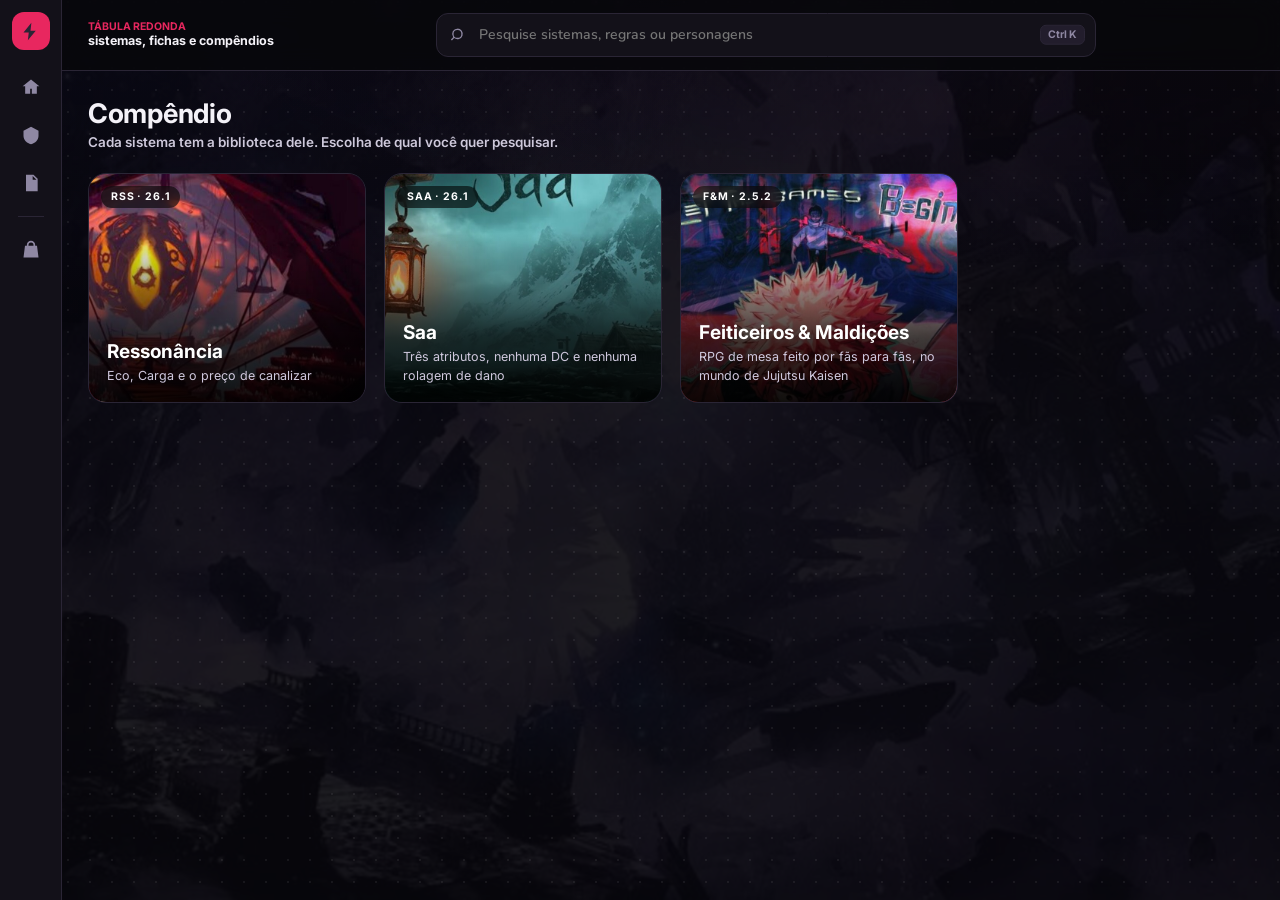
==== compendio.html @ e9cf79cd "Tabula Redonda" ====
<!doctype html>
<html lang="pt" data-tema="escuro" data-pele="eco" data-estado="normal" data-corrupcao="0">
<head>
<meta charset="utf-8">
<meta name="viewport" content="width=device-width,initial-scale=1,viewport-fit=cover">
<title>Compêndio — Tábula Redonda</title>
<meta name="description" content="Biblioteca pesquisável de regras.">
<link rel="preconnect" href="https://fonts.googleapis.com">
<link rel="preconnect" href="https://fonts.gstatic.com" crossorigin>
<link rel="stylesheet" href="https://fonts.googleapis.com/css2?family=Fredoka:wght@500;600;700&family=Inter:wght@400;600;700&family=Nunito:ital,wght@0,500;0,600;0,700;1,600&display=swap">
<link rel="stylesheet" href="css/tema.css">
<link rel="stylesheet" href="css/layout.css">
<link rel="stylesheet" href="css/criador.css">
<link rel="stylesheet" href="css/paginas.css">
<link rel="stylesheet" href="css/casca.css">
<link rel="stylesheet" href="css/escuro.css">
<script src="js/config.js"></script>
<script src="js/tema.js"></script>
</head>
<body data-pagina="compendio" data-casca="painel">

<div class="ceu"></div>

<svg style="display:none" aria-hidden="true"><defs>
<g id="i-forca"><path d="M4 9h3l2-4h3l-1 4h5a2 2 0 0 1 2 2.4l-1.2 6A2 2 0 0 1 14.8 19H7a3 3 0 0 1-3-3V9Z"/></g>
<g id="i-destreza"><path d="M20 3 8 9l3 2-5 6 1 1 6-5 2 3 6-12Z"/></g>
<g id="i-constituicao"><path d="M12 2 4 5v7c0 5 3.4 8.6 8 10 4.6-1.4 8-5 8-10V5l-8-3Zm3 9h-2v2h-2v-2H9V9h2V7h2v2h2v2Z"/></g>
<g id="i-inteligencia"><path d="M12 3a6 6 0 0 0-6 6c0 2.3 1.2 3.7 2.2 5 .6.8.8 1.3.8 2v1h6v-1c0-.7.2-1.2.8-2 1-1.3 2.2-2.7 2.2-5a6 6 0 0 0-6-6Zm-3 15h6v1.5a1.5 1.5 0 0 1-1.5 1.5h-3A1.5 1.5 0 0 1 9 19.5V18Z"/></g>
<g id="i-carga"><path d="M13 2 4 13h6l-1 9 9-11h-6l1-9Z"/></g>
<g id="i-carisma"><path d="M12 2.5 14.9 8l6.1.9-4.4 4.3 1 6.1-5.6-2.9-5.6 2.9 1-6.1L3 8.9 9.1 8 12 2.5Z"/></g>
<g id="i-vida"><path d="M12 21s-8-4.9-8-10.4A4.6 4.6 0 0 1 12 7a4.6 4.6 0 0 1 8 3.6C20 16.1 12 21 12 21Z"/></g>
<g id="i-escudo"><path d="M12 2 4 5.2v6.3c0 5 3.3 8.9 8 10.5 4.7-1.6 8-5.5 8-10.5V5.2L12 2Z"/></g>
<g id="i-peso"><path d="M8.5 7a3.5 3.5 0 1 1 7 0h2.1l2.4 13H4L6.4 7h2.1Zm2 0h3a1.5 1.5 0 0 0-3 0Z"/></g>
<g id="i-alcance"><path d="M2 12h7l-2.5-3h3L14 12l-4.5 3h-3L9 12H2Zm13-6h7v12h-7V6Z"/></g>
<g id="i-limite"><path d="M12 3a9 9 0 0 0-9 9h3a6 6 0 0 1 12 0h3a9 9 0 0 0-9-9Zm1 9.3V8h-2v4.3A2 2 0 1 0 13 12.3Z"/></g>
<g id="i-busca"><path d="M10.5 3a7.5 7.5 0 1 1-4.6 13.4l-3.2 3.2-1.4-1.4 3.2-3.2A7.5 7.5 0 0 1 10.5 3Zm0 2a5.5 5.5 0 1 0 0 11 5.5 5.5 0 0 0 0-11Z"/></g>
<g id="i-saco"><path d="M7 7V6a5 5 0 0 1 10 0v1h2.2L21 21H3L4.8 7H7Zm2 0h6V6a3 3 0 0 0-6 0v1Z"/></g>
<g id="i-raio"><path d="M11 2 5 13h5l-1 9 7-12h-5l2-8H11Z"/></g>
<g id="i-classe"><path d="M12 2 3 7v6c0 5 3.9 8.9 9 10 5.1-1.1 9-5 9-10V7l-9-5Z"/></g>
<g id="i-livro"><path d="M4 4h7a3 3 0 0 1 3 3v13a3 3 0 0 0-3-3H4V4Zm16 0h-7a3 3 0 0 0-3 3v13a3 3 0 0 1 3-3h7V4Z"/></g>
<g id="i-term"><path d="M3 4h18v16H3V4Zm3.6 4.1 3.3 3.4-3.3 3.4 1.4 1.4 4.7-4.8-4.7-4.8-1.4 1.4ZM13 15h5v2h-5v-2Z"/></g>
</defs></svg>
<svg style="display:none" aria-hidden="true"><defs>
<g id="i-casa"><path d="M12 3 2 11h3v9h6v-6h2v6h6v-9h3L12 3Z"/></g>
<g id="i-livro"><path d="M5 3h11a3 3 0 0 1 3 3v15H8a3 3 0 0 1-3-3V3Zm3 2v12h9V6a1 1 0 0 0-1-1H8Z"/></g>
<g id="i-ficha"><path d="M6 2h9l5 5v15H6V2Zm8 1.5V8h4.5L14 3.5ZM8 11h8v2H8v-2Zm0 4h8v2H8v-2Z"/></g>
<g id="i-ferramenta"><path d="M21 7a5 5 0 0 1-6.7 4.7l-7 7a2 2 0 0 1-2.8-2.8l7-7A5 5 0 0 1 17 3l-3 3 2 2 3-3c.6.6 1 1.4 1 2Z"/></g>
<g id="i-estante"><path d="M3 4h4v16H3V4Zm6 0h4v16H9V4Zm6 1.2 3.5-.9 3.5 14.4-3.5.9L15 5.2Z"/></g>
<g id="i-sino"><path d="M12 2a6 6 0 0 0-6 6v4l-2 3v1h16v-1l-2-3V8a6 6 0 0 0-6-6Zm0 20a3 3 0 0 0 3-3H9a3 3 0 0 0 3 3Z"/></g>
<g id="i-paleta"><path d="M12 3a9 9 0 1 0 0 18 2 2 0 0 0 2-2c0-.5-.2-1-.5-1.3a2 2 0 0 1 1.5-3.3H17a4 4 0 0 0 4-4c0-4.1-4-7.4-9-7.4Zm-4.5 9a1.5 1.5 0 1 1 0-3 1.5 1.5 0 0 1 0 3Zm3-4a1.5 1.5 0 1 1 0-3 1.5 1.5 0 0 1 0 3Zm5 0a1.5 1.5 0 1 1 0-3 1.5 1.5 0 0 1 0 3Z"/></g>
</defs></svg>

<nav class="trilho-lat" aria-label="Navegação">
    <a class="marca-mini" href="index.html" aria-label="Tábula Redonda"><svg viewBox="0 0 24 24"><use href="#i-carga"/></svg></a>
    <a href="index.html" data-dica="Início" data-nav="inicio"><svg viewBox="0 0 24 24"><use href="#i-casa"/></svg></a>
    <a href="sistema.html" data-dica="Sistemas" data-nav="sistema"><svg viewBox="0 0 24 24"><use href="#i-classe"/></svg></a>
    <a href="fichas.html" data-dica="Fichas e personagens" data-nav="fichas"><svg viewBox="0 0 24 24"><use href="#i-ficha"/></svg></a>
    <span class="risca-v"></span>
    <a href="loja.html" data-dica="Loja" data-nav="loja"><svg viewBox="0 0 24 24"><use href="#i-saco"/></svg></a>
  </nav>

<div class="area">
  <header class="barra-topo">
    <div class="medidor-topo">
      <div class="txt"><b>TÁBULA REDONDA</b><span id="onde-estou">sistemas, fichas e compêndios</span></div>
    </div>
    <div class="busca-topo">
      <svg viewBox="0 0 24 24"><use href="#i-busca"/></svg>
      <input id="busca-global" type="search" placeholder="Pesquise sistemas, regras ou personagens" autocomplete="off">
      <kbd>Ctrl K</kbd>
    </div>
    <div class="acoes-topo">
      <span id="troca-tema"></span>
      <div class="ctrl" role="group" aria-label="Pele"><span class="peles">
        <button type="button" data-pele="eco" style="--g:#8a7ff0" aria-pressed="true" title="Eco"></button>
        <button type="button" data-pele="pessego" style="--g:#d9754f" aria-pressed="false" title="Pêssego"></button>
        <button type="button" data-pele="mar" style="--g:#2fa5b8" aria-pressed="false" title="Mar"></button>
        <button type="button" data-pele="bosque" style="--g:#5aa85c" aria-pressed="false" title="Bosque"></button>
        <button type="button" data-pele="crt" style="--g:#5ff58a" aria-pressed="false" title="CRT"></button>
        <button type="button" data-pele="vazio" style="--g:#8d8d99" aria-pressed="false" title="Vazio"></button>
        <button type="button" data-pele="corrompido" style="--g:#ff5ad6" aria-pressed="false" title="Corrompido"></button>
      </span></div>
    </div>
  </header>
  <main class="miolo" id="palco-pagina"></main>
</div>

<script src="js/regras.js"></script>
<script src="js/saa.js"></script>
<script src="js/fm.js"></script>
<script src="js/sistemas.js"></script>
<script src="js/compendio.js"></script>
<script src="js/paginas.js"></script>
<script src="js/nav.js"></script>
</body>
</html>
---- css/tema.css ----
/* ═══ tema.css — tokens, peles, estados e corrupção ═══
   Peles e estados são coisas DIFERENTES:
   · pele  = escolha do usuário, muda a paleta
   · estado = reação da interface, só filtra por cima
   Por isso qualquer estado funciona em qualquer pele sem combinação manual. */

@property --sc  { syntax:"<number>"; inherits:false; initial-value:1 }
@property --rx  { syntax:"<angle>";  inherits:false; initial-value:0deg }
@property --ry  { syntax:"<angle>";  inherits:false; initial-value:0deg }
@property --lift{ syntax:"<length>"; inherits:false; initial-value:0px }

:root{
  --chao:#5546b5; --chao2:#6b52c9; --chao3:#8a4fb0;
  --painel:#262150; --painel2:#322b66; --painel3:#3d3578;
  --traco:#15112f; --branco:#fff; --suave:#cfc6f2; --fraco:#aea2dc;
  --vida:#ff5a7a; --carga:#56d6ea; --ouro:#ffc857; --menta:#7ddc96;
  --laranja:#ff9057; --lilas:#bb8cff;
  --ui-alpha:1;
}
:root[data-pele="pessego"]{--chao:#c2544f;--chao2:#d9754f;--chao3:#b8486e;--painel:#3d1f2e;--painel2:#50293a;--painel3:#633347;--traco:#1e0d16;--suave:#f6d2cd;--fraco:#dcb3b2;--lilas:#ff9f7a;--carga:#ffd166}
:root[data-pele="mar"]{--chao:#2f7fb8;--chao2:#2fa5b8;--chao3:#3f62b5;--painel:#16304d;--painel2:#1d3f63;--painel3:#254e7a;--traco:#08182b;--suave:#c4e4f5;--fraco:#a2c2db;--lilas:#6fd2ff;--carga:#7ef0d0}
:root[data-pele="bosque"]{--chao:#3f8a52;--chao2:#5aa85c;--chao3:#2f7a74;--painel:#16321f;--painel2:#1e4229;--painel3:#275234;--traco:#07160c;--suave:#cfe9cf;--fraco:#a9c7ae;--lilas:#a7e07a;--carga:#7fe3c0}
/* CRT — fósforo verde sobre vidro escuro */
:root[data-pele="crt"]{--chao:#123122;--chao2:#1a4a30;--chao3:#0f3a3a;--painel:#0b1f14;--painel2:#102b1c;--painel3:#164026;--traco:#030d07;--suave:#aef0c0;--fraco:#6fae84;--lilas:#5ff58a;--carga:#9cff6a;--ouro:#d8ff5f;--menta:#5ff58a}
/* VOID — quase sem cor */
:root[data-pele="vazio"]{--chao:#2a2a33;--chao2:#36363f;--chao3:#232329;--painel:#1b1b21;--painel2:#24242c;--painel3:#2e2e37;--traco:#0b0b0e;--suave:#c9c9d2;--fraco:#8d8d99;--lilas:#9a9aa8;--carga:#b0b0bd;--ouro:#c7c7d0;--vida:#a88b93;--menta:#9aa89c;--laranja:#a8988b}
/* CORROMPIDO — magenta doente */
:root[data-pele="corrompido"]{--chao:#5a1047;--chao2:#7a1250;--chao3:#3d0a52;--painel:#2a0a26;--painel2:#3a0f33;--painel3:#4b1442;--traco:#120410;--suave:#f5c0e8;--fraco:#c184b2;--lilas:#ff5ad6;--carga:#00ffc8;--ouro:#ffe34a}

/* ── estados: só filtram, nunca repintam ── */
.ceu{transition:filter .9s ease}
[data-estado="vazio"] .ceu{filter:saturate(.22) brightness(.58)}
[data-estado="vazio"] #camera{filter:saturate(.55)}
[data-estado="espetaculo"] .ceu{filter:saturate(1.4) brightness(1.14)}
[data-estado="sobrecarga"] .ceu{filter:saturate(1.15) contrast(1.06)}
[data-estado="eco"] .ceu{filter:brightness(1.07)}
.vinheta{position:fixed;inset:0;z-index:50;pointer-events:none;opacity:0;transition:opacity .7s ease;
  box-shadow:inset 0 0 180px 40px var(--vida)}
[data-estado="sobrecarga"] .vinheta{opacity:.26}
[data-estado="corrompido"] .vinheta{opacity:.14;box-shadow:inset 0 0 200px 60px var(--lilas)}
/* sobrecarga: os indicadores respiram */
@keyframes respirar{0%,100%{opacity:1}50%{opacity:.72}}
[data-estado="sobrecarga"] .cano .liq{animation:respirar 1.6s ease-in-out infinite}

/* ── corrupção 0→6: cada nível acrescenta uma estranheza ── */
[data-corrupcao="1"] .der:nth-child(3){transform:translateX(1px)}
[data-corrupcao="2"] .per:nth-child(4) .t b{transform:translateX(5px);display:inline-block}
[data-corrupcao="3"] .atr:nth-child(2) svg{filter:drop-shadow(3px 0 var(--carga))}
[data-corrupcao="3"] .der:nth-child(5){transform:translate(-2px,2px) rotate(-.6deg)}
[data-corrupcao="4"] .quem h2{letter-spacing:.06em;text-shadow:3px 0 var(--carga),-3px 0 var(--vida),0 4px 0 var(--traco)}
[data-corrupcao="4"] .cartao{border-color:var(--lilas)}
[data-corrupcao="5"] #camera{filter:hue-rotate(14deg) saturate(1.2)}
[data-corrupcao="5"] .atr{border-radius:20px 4px 20px 4px}
[data-corrupcao="6"] #camera{filter:hue-rotate(40deg) saturate(1.5) contrast(1.1)}
[data-corrupcao="6"] .cartao{transform:rotate(-.4deg)}
[data-corrupcao]{transition:filter .4s ease}
---- css/layout.css ----
/* ═══ layout.css — a composição aprovada. Formas arredondadas, traço grosso,
   sombra dura, cor chapada. Nada de HUD. ═══ */
*{box-sizing:border-box}
html,body{margin:0}
body{font-family:"Nunito",system-ui,sans-serif;font-size:15px;line-height:1.5;color:var(--branco);
  background:var(--chao);-webkit-font-smoothing:antialiased;overflow-x:hidden;min-height:100vh;position:relative;
  /* nada de seleção azul nem menu de contexto por cima do que é pra clicar.
     O que é pra ler e copiar está liberado logo abaixo. */
  user-select:none;-webkit-user-select:none;-webkit-tap-highlight-color:transparent}
input,textarea,.terminal .saida,.lista .item span,.der .f{user-select:text;-webkit-user-select:text}
img{-webkit-user-drag:none}
body.congelado *{animation-play-state:paused!important}

/* a câmera embrulha TUDO que pode tremer */
#camera{position:relative;z-index:2;
  transform:translate3d(var(--cam-x,0),var(--cam-y,0),0) scale(var(--cam-zoom,1)) rotate(var(--cam-rot,0deg));
  transition:transform .5s cubic-bezier(.2,.9,.2,1),filter .5s ease;
  opacity:var(--ui-alpha,1)}
#camera.distorcendo{filter:blur(var(--cam-blur,0px)) saturate(1.2)}

.ceu{position:absolute;inset:0;z-index:0;pointer-events:none;background:
  radial-gradient(1000px 680px at 10% -4%, var(--chao2) 0%, transparent 72%),
  radial-gradient(820px 580px at 94% 4%, var(--chao3) 0%, transparent 70%),
  linear-gradient(180deg, rgba(10,4,34,0) 0%, rgba(10,4,34,.10) 48%, rgba(10,4,34,.28) 100%)}
.ceu::after{content:"";position:absolute;inset:0;opacity:.07;
  background-image:radial-gradient(circle at 2px 2px,#fff 1.3px,transparent 0);background-size:22px 22px;
  transform:translate3d(var(--par-x,0),var(--par-y,0),0);transition:transform .6s cubic-bezier(.2,.8,.2,1)}
.po{position:fixed;inset:0;z-index:55;pointer-events:none}
.luzmouse{position:fixed;width:460px;height:460px;left:0;top:0;z-index:1;pointer-events:none;opacity:0;
  background:radial-gradient(circle,rgba(255,255,255,.07),transparent 62%);
  transform:translate3d(var(--lx,0),var(--ly,0),0);transition:opacity .5s ease}
body:hover .luzmouse{opacity:1}

.tela{max-width:1180px;margin:0 auto;padding:0 20px 60px}
.fred{font-family:"Fredoka","Nunito",sans-serif;font-weight:600}

.cabeca{display:flex;align-items:center;gap:14px;flex-wrap:wrap;padding:26px 0 22px}
.logo{display:flex;align-items:center;gap:12px;margin-right:auto;cursor:pointer;user-select:none}
.logo .bolha{width:46px;height:46px;border-radius:16px;background:var(--lilas);border:3px solid var(--traco);
  box-shadow:0 4px 0 var(--traco);display:grid;place-items:center;transition:transform .3s cubic-bezier(.3,1.5,.4,1)}
.logo:hover .bolha{transform:rotate(-8deg) scale(1.06)}
.logo h1{font-family:"Fredoka",sans-serif;font-weight:700;font-size:26px;margin:0;line-height:1;text-shadow:0 3px 0 var(--traco)}
.logo small{display:block;font-size:12px;font-weight:700;color:var(--suave);margin-top:2px}
.ctrl{display:flex;gap:8px;align-items:center;background:var(--painel);padding:8px 11px;border-radius:999px;
  border:3px solid var(--traco);box-shadow:0 4px 0 var(--traco);flex-wrap:wrap}
.ctrl button[data-pele]{width:24px;height:24px;border-radius:50%;border:2.5px solid var(--traco);padding:0;
  cursor:pointer;background:var(--g);transition:transform .16s cubic-bezier(.3,1.5,.5,1)}
.ctrl button[data-pele]:hover{transform:scale(1.2)}
.ctrl button[aria-pressed=true]{transform:scale(1.25);box-shadow:0 0 0 3px var(--branco)}
.ctrl button:focus-visible{outline:3px solid var(--branco);outline-offset:3px}
.ctrl .risca{width:2px;height:20px;background:var(--traco);border-radius:2px;opacity:.5}
.ctrl .som{border:2.5px solid var(--traco);border-radius:999px;padding:2px 12px;height:24px;cursor:pointer;
  background:var(--painel3);font-family:"Fredoka",sans-serif;font-weight:700;font-size:11px;color:var(--suave)}
.ctrl .som[aria-pressed=true]{background:var(--menta);color:var(--traco)}

/* NOTA: sem overflow:hidden aqui — era isso que cortava as abas de cima.
   O brilho radial já é recortado pelo próprio border-radius do ::after. */
.cartao{background:var(--painel);border:3px solid var(--traco);border-radius:22px;
  box-shadow:0 6px 0 var(--traco);padding:22px;position:relative}
.cartao::after{content:"";position:absolute;inset:0;pointer-events:none;border-radius:inherit;opacity:0;
  background:radial-gradient(220px circle at var(--mx,50%) var(--my,50%),rgba(255,255,255,.075),transparent 62%);
  transition:opacity .35s ease}
.cartao:hover::after{opacity:1}

.guias{display:flex;gap:7px;margin:-38px 0 18px 0;position:relative;z-index:4;flex-wrap:wrap}
.guia{font-family:"Fredoka",sans-serif;font-weight:700;font-size:14px;padding:6px 15px;cursor:pointer;
  border:3px solid var(--traco);border-radius:999px;background:var(--painel3);color:var(--suave);
  box-shadow:0 4px 0 var(--traco);display:inline-flex;align-items:center;gap:7px;position:relative;overflow:hidden;
  transition:transform .16s cubic-bezier(.3,1.4,.5,1),background .2s,color .2s}
.guia svg{width:15px;height:15px;fill:currentColor}
.guia:hover{transform:translateY(-2px)}
.guia[aria-selected=true]{background:var(--c,var(--lilas));color:var(--traco)}
.guia:focus-visible{outline:3px solid var(--branco);outline-offset:3px}
.folha[hidden]{display:none!important}
@keyframes entrar{from{opacity:0;transform:translateY(12px)}to{opacity:1;transform:none}}
@keyframes entrarLado{from{opacity:0;transform:translateX(18px)}to{opacity:1;transform:none}}
@keyframes entrarCorte{from{opacity:.2;clip-path:inset(0 0 100% 0)}to{opacity:1;clip-path:inset(0 0 0 0)}}
.folha.anim-sobe>*{animation:entrar .34s both cubic-bezier(.2,.9,.25,1)}
.folha.anim-lado>*{animation:entrarLado .3s both cubic-bezier(.2,.9,.25,1)}
.folha.anim-corte{animation:entrarCorte .36s both cubic-bezier(.3,.9,.25,1)}
.folha>*:nth-child(2){animation-delay:.05s}.folha>*:nth-child(3){animation-delay:.1s}
.folha>*:nth-child(4){animation-delay:.14s}.folha>*:nth-child(5){animation-delay:.18s}

.heroi{display:grid;grid-template-columns:auto 1fr;gap:24px;align-items:center;margin-top:8px}
@media(max-width:720px){.heroi{grid-template-columns:1fr;gap:18px;justify-items:center;text-align:center}}
.retrato{position:relative;width:168px;height:168px;flex:none;border-radius:26px;border:3px solid var(--traco);
  box-shadow:0 6px 0 var(--traco);overflow:hidden;background:linear-gradient(160deg,var(--painel3),var(--painel));
  display:grid;place-items:center;cursor:pointer;
  transform:perspective(700px) rotateX(var(--rx,0deg)) rotateY(var(--ry,0deg));
  transition:transform .4s cubic-bezier(.2,.9,.2,1)}
.retrato .forma{width:64%;height:64%;transition:transform .5s cubic-bezier(.3,1.4,.4,1)}
.retrato:hover .forma{transform:scale(1.08)}
/* se existir assets/characters/theodor.png o retrato usa a arte */
.retrato .arte{position:absolute;inset:0;width:100%;height:100%;object-fit:cover;display:none}
.retrato .arte[src]:not([src=""]){display:block}
.retrato .nivel{position:absolute;right:-8px;bottom:-8px;width:52px;height:52px;border-radius:50%;
  background:var(--ouro);color:var(--traco);border:3px solid var(--traco);box-shadow:0 4px 0 var(--traco);
  display:grid;place-items:center;font-family:"Fredoka",sans-serif;font-weight:700;font-size:21px;cursor:pointer;
  transition:transform .2s cubic-bezier(.3,1.5,.4,1);z-index:2}
.retrato .nivel:hover{transform:scale(1.12) rotate(-6deg)}
@media(max-width:720px){.retrato{width:140px;height:140px}}
.quem h2{user-select:none;font-family:"Fredoka",sans-serif;font-weight:700;font-size:clamp(32px,6vw,50px);line-height:1;
  margin:0 0 6px;text-shadow:0 4px 0 var(--traco);text-wrap:balance}
.quem .epi{font-size:15.5px;color:var(--suave);font-weight:600;margin-bottom:13px}
.selos{display:flex;flex-wrap:wrap;gap:8px}
@media(max-width:720px){.selos{justify-content:center}}
.selo-p{display:inline-flex;align-items:center;gap:7px;background:var(--painel3);border:2.5px solid var(--traco);
  border-radius:999px;padding:5px 14px 5px 9px;font-weight:700;font-size:13.5px;box-shadow:0 3px 0 var(--traco)}
.selo-p svg{width:16px;height:16px;fill:var(--branco);opacity:.9}
.selo-p i{font-style:normal;color:var(--fraco);font-weight:600;font-size:12px}
.barras{display:flex;flex-direction:column;gap:11px;margin-top:17px;max-width:460px}
@media(max-width:720px){.barras{margin-inline:auto}}
.barra{display:flex;align-items:center;gap:11px}
.barra>svg{width:22px;height:22px;flex:none}
.cano{position:relative;flex:1;height:26px;background:var(--painel3);border:3px solid var(--traco);
  border-radius:999px;overflow:hidden;min-width:0}
.cano .liq{position:absolute;inset:0 auto 0 0;background:var(--c);border-radius:999px;
  transition:width .55s cubic-bezier(.2,.9,.2,1)}
.cano .liq::after{content:"";position:absolute;left:5px;right:5px;top:4px;height:5px;border-radius:999px;
  background:rgba(255,255,255,.4)}
.cano .onda{position:absolute;inset:0;border-radius:999px;pointer-events:none;opacity:0;
  background:linear-gradient(90deg,transparent,rgba(255,255,255,.55),transparent)}
@keyframes varrer{from{transform:translateX(-100%);opacity:.9}to{transform:translateX(100%);opacity:0}}
.cano .onda.on{animation:varrer .8s ease-out}
.barra .num{font-family:"Fredoka",sans-serif;font-weight:700;font-size:17px;min-width:76px;text-align:right;
  white-space:nowrap;text-shadow:0 2px 0 var(--traco)}
.barra .num i{font-style:normal;color:var(--fraco);font-size:13px;font-weight:600}

.atributos{display:grid;grid-template-columns:repeat(6,1fr);gap:12px;margin:20px 0 0;position:relative;z-index:3}
@media(max-width:860px){.atributos{grid-template-columns:repeat(3,1fr);margin:16px 0 0}}
@media(max-width:440px){.atributos{grid-template-columns:repeat(2,1fr)}}
.atr{position:relative;overflow:hidden;cursor:pointer;border:3px solid var(--traco);border-radius:20px;
  padding:14px 8px 11px;background:var(--cor);box-shadow:0 5px 0 var(--traco);font:inherit;color:var(--traco);
  display:flex;flex-direction:column;align-items:center;gap:1px;
  transform:translateY(var(--lift,0)) perspective(600px) rotateX(var(--rx,0deg)) rotateY(var(--ry,0deg)) scale(var(--sc,1));
  transition:transform .18s cubic-bezier(.3,1.4,.5,1),box-shadow .16s}
.atr:hover{--lift:-5px;box-shadow:0 10px 0 var(--traco)}
.atr:active{--lift:2px;box-shadow:0 2px 0 var(--traco)}
.atr:focus-visible{outline:3px solid var(--branco);outline-offset:3px}
.atr::after{content:"";position:absolute;inset:0;pointer-events:none;border-radius:inherit;opacity:0;
  background:radial-gradient(120px circle at var(--mx,50%) var(--my,50%),rgba(255,255,255,.3),transparent 60%);
  transition:opacity .3s}
.atr:hover::after{opacity:1}
.atr svg{width:21px;height:21px;fill:var(--traco);opacity:.72;position:relative}
.atr .v{font-family:"Fredoka",sans-serif;font-weight:700;font-size:35px;line-height:1.05;position:relative}
.atr .k{font-family:"Fredoka",sans-serif;font-weight:600;font-size:11.5px;opacity:.78;position:relative}
@keyframes p-impacto{0%{--sc:1}22%{--sc:.94}55%{--sc:1.05}100%{--sc:1}}
@keyframes p-pulso{0%,100%{--sc:1}50%{--sc:1.025}}
@keyframes p-brilho{0%{background-position:-120% 0}100%{background-position:220% 0}}
.atr.p-forca:hover{animation:p-impacto .42s cubic-bezier(.3,1.5,.4,1)}
.atr.p-constituicao:hover{animation:p-pulso 2.4s ease-in-out infinite}
.atr.p-carisma::before{content:"";position:absolute;inset:0;border-radius:inherit;pointer-events:none;
  background:linear-gradient(105deg,transparent 38%,rgba(255,255,255,.55) 50%,transparent 62%);
  background-size:220% 100%;background-position:-120% 0;opacity:0}
.atr.p-carisma:hover::before{opacity:1;animation:p-brilho .9s ease-out}
.atr.p-destreza{transition:transform .1s cubic-bezier(.2,2,.4,1),box-shadow .16s}

.onda-r{position:absolute;border-radius:50%;pointer-events:none;background:rgba(255,255,255,.5);
  transform:translate(-50%,-50%) scale(0);opacity:.75;animation:rip .62s cubic-bezier(.2,.8,.2,1) forwards}
@keyframes rip{to{transform:translate(-50%,-50%) scale(1);opacity:0}}

.colunas{display:grid;grid-template-columns:1.55fr 1fr;gap:20px;margin-top:34px;align-items:start}
@media(max-width:980px){.colunas{grid-template-columns:1fr}}
.pilha{display:flex;flex-direction:column;gap:46px;min-width:0}
.derivados{display:grid;grid-template-columns:repeat(auto-fit,minmax(132px,1fr));gap:10px}
.der{background:var(--painel2);border-radius:16px;padding:13px 14px;display:flex;flex-direction:column;gap:1px;
  transition:transform .2s cubic-bezier(.3,1.4,.5,1),background .2s}
.der:hover{transform:translateY(-3px);background:var(--painel3)}
.der .l{display:flex;align-items:center;gap:7px;color:var(--fraco);font-weight:700;font-size:11.5px}
.der .l svg{width:15px;height:15px;fill:var(--fraco)}
.der .v{font-family:"Fredoka",sans-serif;font-weight:700;font-size:27px;line-height:1.1}
.der .f{font-size:11.5px;color:var(--fraco);font-weight:600}
.pericias{display:flex;flex-direction:column;gap:5px}
.per{position:relative;overflow:hidden;display:flex;align-items:center;gap:12px;padding:9px 12px;border:0;
  border-radius:14px;background:transparent;font:inherit;color:inherit;text-align:left;width:100%;cursor:pointer;
  transition:background .15s,transform .15s}
.per:hover{background:var(--painel2);transform:translateX(4px)}
.per:active{transform:translateX(4px) scale(.985)}
.per:focus-visible{outline:3px solid var(--lilas);outline-offset:-2px}
.per .bolinha{width:34px;height:34px;flex:none;border-radius:12px;background:var(--cor);display:grid;place-items:center;
  transition:transform .25s cubic-bezier(.3,1.5,.4,1)}
.per:hover .bolinha{transform:rotate(-8deg) scale(1.08)}
.per .bolinha svg{width:17px;height:17px;fill:var(--traco);opacity:.8}
.per .t{flex:1;min-width:0}
.per .t b{display:block;font-family:"Fredoka",sans-serif;font-weight:600;font-size:16px}
.per .t i{font-style:normal;font-size:12px;color:var(--fraco);font-weight:600}
.per .b{font-family:"Fredoka",sans-serif;font-weight:700;font-size:23px;min-width:46px;text-align:right;
  text-shadow:0 2px 0 var(--traco)}
.conceito{display:flex;align-items:center;gap:13px;margin-bottom:15px}
.conceito .bola{width:52px;height:52px;flex:none;border-radius:50%;background:var(--lilas);
  border:3px solid var(--traco);box-shadow:0 4px 0 var(--traco)}
.conceito b{display:block;font-family:"Fredoka",sans-serif;font-weight:700;font-size:21px;line-height:1.1;
  text-shadow:0 2px 0 var(--traco)}
.conceito span{font-size:12.5px;color:var(--fraco);font-weight:700}
.lista{display:flex;flex-direction:column;gap:9px}
.item{position:relative;overflow:hidden;background:var(--painel2);border-radius:16px;padding:12px 14px;cursor:pointer;
  text-align:left;border:0;color:inherit;font:inherit;width:100%;
  transform:perspective(600px) rotateX(var(--rx,0deg)) rotateY(var(--ry,0deg));
  transition:transform .25s cubic-bezier(.2,.9,.2,1),background .2s}
.item:hover{background:var(--painel3)}
.item:focus-visible{outline:3px solid var(--lilas);outline-offset:2px}
.item::after{content:"";position:absolute;inset:0;pointer-events:none;border-radius:inherit;opacity:0;
  background:radial-gradient(150px circle at var(--mx,50%) var(--my,50%),rgba(255,255,255,.1),transparent 60%);
  transition:opacity .3s}
.item:hover::after{opacity:1}
.item b{display:block;font-family:"Fredoka",sans-serif;font-weight:600;font-size:15px;margin-bottom:2px}
.item span{font-size:13.5px;color:var(--suave);line-height:1.4}
.item .detalhe{display:block;overflow:hidden;max-height:0;opacity:0;
  transition:max-height .34s cubic-bezier(.2,.9,.2,1),opacity .28s,margin .3s}
.item[aria-expanded=true] .detalhe{max-height:140px;opacity:1;margin-top:8px}
.item .detalhe em{display:block;font-style:normal;font-size:12.5px;color:var(--fraco);font-weight:600;
  border-top:2px solid var(--traco);padding-top:8px}

.botao{font-family:"Fredoka",sans-serif;font-weight:700;font-size:14px;padding:10px 20px;cursor:pointer;
  color:var(--traco);background:var(--ouro);border:3px solid var(--traco);border-radius:999px;
  box-shadow:0 4px 0 var(--traco);transition:transform .14s,box-shadow .14s;position:relative;overflow:hidden}
.botao:hover{transform:translateY(-3px);box-shadow:0 7px 0 var(--traco)}
.botao:active{transform:translateY(2px);box-shadow:0 1px 0 var(--traco)}
.botao.calmo{background:var(--painel3);color:var(--branco)}
.botao:focus-visible{outline:3px solid var(--branco);outline-offset:3px}

.veu{position:fixed;inset:0;z-index:70;display:grid;place-items:center;padding:20px;
  background:rgba(20,13,48,.72);opacity:0;pointer-events:none;transition:opacity .22s}
.veu.on{opacity:1;pointer-events:auto}
.dlg{width:min(450px,100%);background:var(--painel);border:3px solid var(--traco);border-radius:26px;
  box-shadow:0 8px 0 var(--traco);padding:26px;transform:translateY(20px) scale(.95);
  transition:transform .3s cubic-bezier(.2,1.3,.3,1)}
.veu.on .dlg{transform:none}
.dlg .tipo{font-weight:700;font-size:12.5px;color:var(--fraco)}
.dlg h3{font-family:"Fredoka",sans-serif;font-weight:700;font-size:31px;margin:2px 0 0;line-height:1;
  text-shadow:0 3px 0 var(--traco)}
.pool{display:flex;align-items:center;justify-content:space-between;gap:12px;margin:20px 0 8px}
.pool .n{font-family:"Fredoka",sans-serif;font-weight:700;font-size:42px;line-height:1;color:var(--carga);
  text-shadow:0 3px 0 var(--traco)}
.pool .r{font-size:12.5px;color:var(--fraco);font-weight:700;text-align:right}
input[type=range]{width:100%;accent-color:var(--lilas);margin:0;height:28px;border-radius:999px}
input[type=range]:focus-visible{outline:3px solid var(--branco);outline-offset:3px}
.fatias{display:flex;gap:10px;margin-top:4px}
.fatias div{flex:1;background:var(--painel2);border-radius:16px;padding:11px 13px}
.fatias span{display:block;font-size:11.5px;font-weight:700;color:var(--fraco)}
.fatias b{font-family:"Fredoka",sans-serif;font-weight:700;font-size:26px;line-height:1.15}
.linha-dc{display:flex;align-items:center;gap:10px;margin-top:14px;background:var(--painel2);
  border-radius:16px;padding:10px 13px}
.linha-dc label{font-size:12px;font-weight:700;color:var(--fraco);white-space:nowrap}
.linha-dc select{flex:1;font-family:"Fredoka",sans-serif;font-weight:600;font-size:14px;cursor:pointer;
  background:var(--painel3);color:var(--branco);border:2.5px solid var(--traco);border-radius:999px;padding:7px 12px}
.linha-dc select:focus-visible{outline:3px solid var(--branco);outline-offset:2px}
.dica{font-size:13px;color:var(--fraco);font-weight:600;line-height:1.45;margin:14px 0 0}
.acoes{display:flex;gap:10px;justify-content:flex-end;margin-top:20px;flex-wrap:wrap}

.result{position:fixed;right:24px;bottom:24px;z-index:80;width:min(340px,calc(100vw - 40px));
  background:var(--painel);border:3px solid var(--traco);border-radius:24px;box-shadow:0 8px 0 var(--traco);
  padding:20px;transform:translateY(150%);transition:transform .42s cubic-bezier(.18,1.05,.3,1)}
.result.on{transform:none}
@media(max-width:560px){.result{left:20px;right:20px;width:auto}}
.result .cab{display:flex;justify-content:space-between;align-items:flex-start;gap:12px;margin-bottom:14px}
.result .cab b{display:block;font-family:"Fredoka",sans-serif;font-weight:700;font-size:21px;line-height:1.1;
  text-shadow:0 2px 0 var(--traco)}
.result .cab span{font-size:12.5px;color:var(--fraco);font-weight:600}
.result .x{background:none;border:0;color:var(--fraco);cursor:pointer;font-size:17px;padding:2px 6px;line-height:1}
.result .x:hover{color:var(--branco)}
.lance{display:flex;align-items:center;gap:16px}
.pedra{width:80px;height:80px;flex:none;border-radius:22px;background:var(--lilas);border:3px solid var(--traco);
  box-shadow:0 5px 0 var(--traco);display:grid;place-items:center;font-family:"Fredoka",sans-serif;
  font-weight:700;font-size:35px;color:var(--traco)}
.soma{min-width:0;flex:1}
.soma .t{font-family:"Fredoka",sans-serif;font-weight:700;font-size:50px;line-height:.92;
  text-shadow:0 4px 0 var(--traco);display:inline-block;transition:transform .3s cubic-bezier(.3,1.6,.4,1)}
.soma .t.estourar{transform:scale(1.26)}
.soma .c{font-size:12.5px;color:var(--suave);font-weight:600;margin-top:5px;line-height:1.4;overflow-wrap:break-word}
.fita{margin-top:15px;padding:9px 16px;border-radius:999px;border:3px solid var(--traco);
  font-family:"Fredoka",sans-serif;font-weight:700;font-size:14px;color:var(--traco);text-align:center}
.fita.ok{background:var(--menta)}.fita.no{background:var(--vida)}.fita.cri{background:var(--ouro)}
@keyframes chacoalhar{0%,100%{transform:none}25%{transform:rotate(-7deg) translateY(-3px)}75%{transform:rotate(7deg) translateY(3px)}}
.lance.girando .pedra{animation:chacoalhar .17s linear infinite}

.delta{position:fixed;font-family:"Fredoka",sans-serif;font-weight:700;font-size:15px;pointer-events:none;z-index:85;
  text-shadow:0 2px 0 var(--traco);animation:subirDelta .9s ease-out forwards}
@keyframes subirDelta{to{transform:translateY(-26px);opacity:0}}

.rodape{margin-top:36px;font-size:12.5px;color:var(--suave);font-weight:600;opacity:.8;
  display:flex;flex-wrap:wrap;gap:6px 20px;line-height:1.6}

@media(prefers-reduced-motion:reduce){
  *{animation-duration:.01ms!important;animation-iteration-count:1!important;transition-duration:.01ms!important}
  .po,.luzmouse,.tv{display:none}
}
---- css/criador.css ----
/* ═══ criador.css — só o que é DO CRIADOR ═══
   Cor, fonte, borda e sombra vêm de tema.css e layout.css, da Câmara.
   A regra do visual aqui é a mesma da câmara e não se negocia:
   borda 3px escura, sombra dura sem desfoque (0 Npx 0), canto bem redondo. */

.criador{padding:0 0 120px;position:relative;z-index:2}
/* ícone do bloco de atributo: mesmo tamanho e opacidade do .atr da ficha */
.bloco-attr svg{width:21px;height:21px;fill:var(--traco);opacity:.72}
.bloco-attr .k{font-family:"Fredoka",sans-serif;font-weight:600}

/* ── trilho de etapas: são .guia, igualzinho às abas da ficha ── */
.etapas{display:flex;gap:7px;flex-wrap:wrap;margin:18px 0 20px}
.etapa{font-family:"Fredoka",sans-serif;font-weight:700;font-size:13.5px;padding:6px 14px;cursor:pointer;
  border:3px solid var(--traco);border-radius:999px;background:var(--painel3);color:var(--suave);
  box-shadow:0 4px 0 var(--traco);display:inline-flex;align-items:center;gap:7px;
  transition:transform .18s cubic-bezier(.3,1.4,.5,1),box-shadow .16s}
.etapa:hover{transform:translateY(-2px)}
.etapa[aria-current=step]{background:var(--lilas);color:var(--traco)}
.etapa .n{width:21px;height:21px;border-radius:50%;display:grid;place-items:center;
  background:var(--traco);color:var(--branco);font-size:11px;flex:none}
.etapa.ok .n{background:var(--menta);color:var(--traco)}
.etapa.erro .n{background:var(--vida);color:var(--traco)}
.etapa[aria-current=step] .n{background:var(--traco);color:var(--branco)}

/* ── layout ── */
.mesa{display:grid;grid-template-columns:1.55fr 1fr;gap:20px;align-items:start}
@media(max-width:980px){.mesa{grid-template-columns:1fr}.painel-vivo{position:static!important;order:-1}}
.palco{display:grid;gap:20px;min-width:0}
.painel-vivo{position:sticky;top:16px;display:grid;gap:14px}

.cartao h2{font-family:"Fredoka",sans-serif;font-weight:700;font-size:23px;color:var(--branco);margin:0 0 3px}
.cartao h2 small{font-family:"Nunito",sans-serif;font-weight:600;font-size:14px;color:var(--fraco)}
.cartao .explica{color:var(--fraco);font-size:14px;margin:0 0 17px;max-width:62ch}
.cartao h3{font-family:"Fredoka",sans-serif;font-weight:700;font-size:16px;color:var(--branco);margin:0 0 9px}

/* ── atributos: os mesmos blocos coloridos da ficha, com +/− ── */
.grade-attr{display:grid;grid-template-columns:repeat(6,1fr);gap:12px}
@media(max-width:860px){.grade-attr{grid-template-columns:repeat(3,1fr)}}
@media(max-width:440px){.grade-attr{grid-template-columns:repeat(2,1fr)}}
.bloco-attr{border:3px solid var(--traco);border-radius:20px;background:var(--cor);
  box-shadow:0 5px 0 var(--traco);color:var(--traco);padding:12px 8px 10px;text-align:center}
.bloco-attr .v{font-family:"Fredoka",sans-serif;font-weight:700;font-size:34px;line-height:1}
.bloco-attr .k{font-weight:700;font-size:11.5px;opacity:.78;display:block;margin-top:1px}
.bloco-attr .mais{font-weight:700;font-size:11px;background:var(--traco);color:var(--branco);
  border-radius:999px;padding:2px 8px;display:inline-block;margin-top:6px;min-height:18px}
.bloco-attr .pm{display:flex;gap:6px;justify-content:center;margin-top:8px}
.pm button{width:32px;height:28px;border-radius:10px;border:2.5px solid var(--traco);background:var(--branco);
  color:var(--traco);font:700 19px/1 "Fredoka",sans-serif;cursor:pointer;box-shadow:0 3px 0 var(--traco);
  display:grid;place-items:center;padding:0;transition:transform .14s cubic-bezier(.3,1.4,.5,1)}
.pm button:hover:not(:disabled){transform:translateY(-2px)}
.pm button:active:not(:disabled){transform:translateY(2px);box-shadow:0 1px 0 var(--traco)}
.pm button:disabled{opacity:.35;cursor:not-allowed}

/* ── escolhas: cartão sanfonado, nada de <select> ── */
.escolhas{display:grid;gap:11px}
.op{border:3px solid var(--traco);border-radius:18px;background:var(--painel2);
  box-shadow:0 5px 0 var(--traco);overflow:hidden}
.op[aria-checked=true]{background:var(--painel3);box-shadow:0 5px 0 var(--traco),0 0 0 3px var(--menta) inset}
.op .cab{width:100%;display:flex;align-items:center;gap:12px;padding:14px 16px;background:none;border:0;
  color:inherit;cursor:pointer;text-align:left;font:inherit}
.op .cab .seta{font-size:15px;color:var(--fraco);transition:transform .2s;flex:none}
.op[data-aberta="1"] .cab .seta{transform:rotate(90deg)}
.op .cab b{display:block;font-family:"Fredoka",sans-serif;font-weight:700;font-size:16.5px;color:var(--branco)}
.op .cab i{font-style:normal;font-size:13px;color:var(--fraco)}
.op .cab .t{flex:1;min-width:0}
.op .miolo{display:none;padding:0 16px 16px}
.op[data-aberta="1"] .miolo{display:block}
.op dl{display:grid;gap:8px;margin:0 0 13px}
.op dt{font-family:"Fredoka",sans-serif;font-weight:700;font-size:11px;letter-spacing:.09em;
  text-transform:uppercase;color:var(--fraco)}
.op dd{margin:0;font-size:13.5px;color:var(--suave)}

.bt{font-family:"Fredoka",sans-serif;font-weight:700;font-size:13.5px;padding:8px 18px;cursor:pointer;
  border:3px solid var(--traco);border-radius:999px;background:var(--lilas);color:var(--traco);
  box-shadow:0 4px 0 var(--traco);transition:transform .16s cubic-bezier(.3,1.4,.5,1)}
.bt:hover:not(:disabled){transform:translateY(-2px);box-shadow:0 6px 0 var(--traco)}
.bt:active:not(:disabled){transform:translateY(2px);box-shadow:0 2px 0 var(--traco)}
.bt:disabled{opacity:.4;cursor:not-allowed}
.bt.calado{background:var(--painel3);color:var(--suave)}
.bt.feito{background:var(--menta);color:var(--traco)}
.trava{color:var(--vida);font-weight:700;font-size:13px;margin:9px 0 0}
.trava.morno{color:var(--ouro)}

/* ── perícias ── */
.lista-per{display:grid;gap:8px}
.per{display:grid;grid-template-columns:1fr auto auto;gap:12px;align-items:center;
  background:var(--painel2);border-radius:16px;padding:10px 14px;border:3px solid transparent}
.per:hover{background:var(--painel3)}
.per .nome b{display:block;font-family:"Fredoka",sans-serif;font-weight:700;font-size:14.5px;color:var(--branco)}
.per .nome i{font-style:normal;font-size:11.5px;color:var(--fraco)}
.graus{display:flex;gap:4px}
.pip{width:30px;height:30px;border-radius:10px;border:2.5px solid var(--traco);background:var(--painel);
  color:var(--fraco);font:700 11px/1 "Fredoka",sans-serif;cursor:pointer;display:grid;place-items:center;
  box-shadow:0 3px 0 var(--traco);transition:transform .14s}
.pip:hover:not(:disabled){transform:translateY(-2px)}
.pip[aria-pressed=true]{background:var(--lilas);color:var(--traco)}
.pip:disabled{opacity:.3;cursor:not-allowed;box-shadow:none}
.per .bon{font-family:"Fredoka",sans-serif;font-weight:700;font-size:18px;color:var(--menta);min-width:38px;text-align:right}

/* ── aplicações ── */
.apl{background:var(--painel2);border:3px solid var(--traco);border-radius:18px;padding:14px 16px;
  box-shadow:0 5px 0 var(--traco)}
.apl[aria-checked=true]{background:var(--painel3);box-shadow:0 5px 0 var(--traco),0 0 0 3px var(--lilas) inset}
.apl .alto{display:flex;gap:13px;align-items:flex-start}
.apl .alto .t{flex:1;min-width:0}
.apl .alto b{font-family:"Fredoka",sans-serif;font-weight:700;font-size:15.5px;color:var(--branco);display:block}
.apl .faz{font-size:13px;color:var(--fraco);margin-top:3px}
.marcas{display:flex;gap:6px;flex-wrap:wrap;margin-top:9px}
.marca-n{font-weight:700;font-size:11px;background:var(--painel);border:2.5px solid var(--traco);
  border-radius:999px;padding:3px 10px;color:var(--suave)}
.marca-n.ruim{background:var(--vida);color:var(--traco);border-color:var(--traco)}
.apl .extras{display:none;gap:14px;flex-wrap:wrap;align-items:flex-end;margin-top:13px;padding-top:13px;
  border-top:3px solid var(--traco)}
.apl[aria-checked=true] .extras{display:flex}

/* ── campos ── */
.campo{display:grid;gap:6px;min-width:0}
.campo > span{font-family:"Fredoka",sans-serif;font-weight:700;font-size:11px;letter-spacing:.09em;
  text-transform:uppercase;color:var(--fraco)}
.campo input,.campo textarea{font:600 15px/1.45 "Nunito",sans-serif;color:var(--branco);
  background:var(--painel);border:3px solid var(--traco);border-radius:14px;padding:11px 14px;width:100%}
.campo input:focus,.campo textarea:focus{outline:3px solid var(--menta);outline-offset:2px}
.campo textarea{min-height:92px;resize:vertical}
.linha-campos{display:grid;gap:13px;grid-template-columns:repeat(auto-fit,minmax(190px,1fr))}
.contador{display:flex;align-items:center;gap:8px}
.contador .v{font-family:"Fredoka",sans-serif;font-weight:700;font-size:20px;color:var(--branco);
  min-width:26px;text-align:center}

/* ── painel vivo ── */
.medidor + .medidor{margin-top:12px}
.medidor .topo-m{display:flex;justify-content:space-between;align-items:baseline;gap:10px;margin-bottom:5px}
.medidor .topo-m span{font-size:12.5px;color:var(--fraco);font-weight:600}
.medidor .topo-m b{font-family:"Fredoka",sans-serif;font-weight:700;font-size:15px;color:var(--branco)}
.medidor .cano{height:18px}
.medidor.estourou .topo-m b{color:var(--vida)}
.der .f{font-size:11px;color:var(--fraco)}

/* ── rodapé ── */
.rodape-c{position:fixed;left:0;right:0;bottom:0;z-index:40;background:var(--painel);
  border-top:3px solid var(--traco);box-shadow:0 -4px 0 var(--traco)}
.rodape-c .dentro{max-width:1180px;margin:0 auto;padding:12px 20px;display:flex;gap:12px;align-items:center}
.rodape-c .dizer{flex:1;font-size:13px;color:var(--fraco);font-weight:600;min-width:0}
.rodape-c .dizer.ruim{color:var(--vida)}

/* ── revisão ── */
.resumo{display:grid;gap:13px;grid-template-columns:repeat(auto-fit,minmax(230px,1fr))}
.caixa{background:var(--painel2);border-radius:16px;padding:14px}
.caixa h4{font-family:"Fredoka",sans-serif;font-weight:700;font-size:11px;letter-spacing:.1em;
  text-transform:uppercase;color:var(--fraco);margin:0 0 9px}
.caixa ul{list-style:none;margin:0;padding:0;display:grid;gap:6px}
.caixa li{display:flex;justify-content:space-between;gap:10px;font-size:13.5px}
.caixa li span{color:var(--fraco);min-width:0}
.caixa li b{font-family:"Fredoka",sans-serif;font-weight:700;color:var(--branco);white-space:nowrap}
.nada{color:var(--fraco);font-style:italic;font-size:13px}
@media print{.topo,.etapas,.rodape-c,.painel-vivo,.ceu,.po,.luzmouse,.vinheta{display:none!important}
  .mesa{display:block}body{background:#fff}}

/* ═══ HUB — a estante de fichas ═══════════════════════════════════════ */
.hub{padding:0 0 110px;position:relative;z-index:2}
.hub-topo{display:flex;align-items:flex-end;gap:14px;flex-wrap:wrap;margin-bottom:18px}
.hub-topo h2{font-family:"Fredoka",sans-serif;font-weight:700;font-size:27px;color:var(--branco);margin:0;
  text-shadow:0 3px 0 var(--traco)}
.hub-topo p{color:var(--suave);font-size:14px;margin:3px 0 0;font-weight:600}
.hub-topo .espaco{flex:1}

.estante{display:grid;gap:16px;grid-template-columns:repeat(auto-fill,minmax(290px,1fr))}

.card-f{background:var(--painel);border:3px solid var(--traco);border-radius:22px;box-shadow:0 6px 0 var(--traco);
  padding:18px;display:flex;flex-direction:column;gap:13px;transition:transform .18s cubic-bezier(.3,1.4,.5,1)}
.card-f:hover{transform:translateY(-4px);box-shadow:0 10px 0 var(--traco)}
.card-f .cabeca-f{display:flex;gap:13px;align-items:flex-start}
.card-f .retrato-mini{width:60px;height:60px;flex:none;border-radius:18px;border:3px solid var(--traco);
  box-shadow:0 4px 0 var(--traco);background:linear-gradient(160deg,var(--painel3),var(--painel2));
  display:grid;place-items:center;overflow:hidden;position:relative}
.card-f .retrato-mini img{width:100%;height:100%;object-fit:cover}
.card-f .retrato-mini svg{width:26px;height:26px;fill:var(--lilas);opacity:.75}
.card-f .retrato-mini .nv{position:absolute;right:-6px;bottom:-6px;width:28px;height:28px;border-radius:50%;
  background:var(--ouro);color:var(--traco);border:2.5px solid var(--traco);display:grid;place-items:center;
  font-family:"Fredoka",sans-serif;font-weight:700;font-size:12px}
.card-f .quem{flex:1;min-width:0}
.card-f .quem b{display:block;font-family:"Fredoka",sans-serif;font-weight:700;font-size:19px;color:var(--branco);
  overflow:hidden;text-overflow:ellipsis;white-space:nowrap}
.card-f .quem i{font-style:normal;display:block;font-size:12.5px;color:var(--fraco);margin-top:2px;
  overflow:hidden;text-overflow:ellipsis;white-space:nowrap}
.card-f .chips{display:flex;gap:6px;flex-wrap:wrap}
.card-f .mini-nums{display:grid;grid-template-columns:repeat(4,1fr);gap:7px}
.card-f .mini-nums div{background:var(--painel2);border-radius:12px;padding:7px 4px;text-align:center}
.card-f .mini-nums b{display:block;font-family:"Fredoka",sans-serif;font-weight:700;font-size:17px;color:var(--branco)}
.card-f .mini-nums span{font-size:9.5px;letter-spacing:.04em;color:var(--fraco);font-weight:700;text-transform:uppercase}
.card-f .acoes{display:flex;gap:7px;flex-wrap:wrap;margin-top:auto;padding-top:4px}
.card-f .acoes .bt{padding:7px 14px;font-size:12.5px}
.bt.perigo{background:var(--vida);color:var(--traco)}
.card-f.incompleta{border-style:dashed}
.card-f .falta{font-size:12px;font-weight:700;color:var(--ouro);background:var(--painel2);
  border-radius:11px;padding:7px 10px}

.estante-vazia{background:var(--painel);border:3px dashed var(--traco);border-radius:22px;padding:40px 24px;
  text-align:center;color:var(--suave)}
.estante-vazia h3{font-family:"Fredoka",sans-serif;font-weight:700;font-size:21px;color:var(--branco);margin:0 0 7px}
.estante-vazia p{margin:0 auto 18px;max-width:46ch;font-size:14px}

.recado-hub{background:var(--painel);border:3px solid var(--traco);border-radius:18px;box-shadow:0 5px 0 var(--traco);
  padding:15px 18px;margin-top:22px;font-size:13.5px;color:var(--suave);font-weight:600}
.recado-hub b{color:var(--branco)}

/* ═══ retrato por upload ═══ */
.retrato-campo{display:flex;gap:16px;align-items:flex-start;flex-wrap:wrap}
.retrato-previa{width:104px;height:104px;flex:none;border-radius:24px;border:3px solid var(--traco);
  box-shadow:0 5px 0 var(--traco);overflow:hidden;background:linear-gradient(160deg,var(--painel3),var(--painel2));
  display:grid;place-items:center}
.retrato-previa img{width:100%;height:100%;object-fit:cover;display:block}
.retrato-previa svg{width:38px;height:38px;fill:var(--lilas);opacity:.6}
.retrato-acoes{flex:1;min-width:210px;display:flex;flex-direction:column;gap:9px;align-items:flex-start}
.retrato-nota{margin:0;font-size:12.5px;color:var(--fraco);font-weight:600;line-height:1.45}
.retrato-link{width:100%}
.retrato-link summary{cursor:pointer;font-size:12.5px;color:var(--fraco);font-weight:700;
  list-style:none;padding:4px 0}
.retrato-link summary::-webkit-details-marker{display:none}
.retrato-link summary::before{content:"▸ ";transition:.2s}
.retrato-link[open] summary::before{content:"▾ "}
.retrato-link input{margin-top:7px;font:600 14px/1.4 "Nunito",sans-serif;color:var(--branco);
  background:var(--painel);border:3px solid var(--traco);border-radius:12px;padding:9px 12px;width:100%}

/* ═══════════════════════════════════════════════════════════════════════
   Peças do montador de Feiticeiros & Maldições.
   São genéricas de propósito: a mesma escolha-em-cartão, a mesma tabela de
   perícia e a mesma grade de números servem pra qualquer sistema d20 que
   entre depois.
   ═══════════════════════════════════════════════════════════════════════ */

.escolhas{display:grid;gap:12px;grid-template-columns:repeat(auto-fill,minmax(230px,1fr));margin-top:12px}
.escolha{display:block;text-align:left;cursor:pointer;padding:14px 15px;border-radius:14px;
  background:var(--painel2);border:1px solid var(--traco);color:var(--suave);font:inherit}
:root[data-tema="cartoon"] .escolha{border-width:3px;box-shadow:0 4px 0 var(--traco)}
.escolha:hover:not(:disabled){background:var(--painel3)}
.escolha[aria-pressed="true"]{border-color:var(--lilas);background:var(--painel3);
  box-shadow:inset 0 0 0 1px var(--lilas)}
.escolha b{display:block;font:700 15px/1.2 "Inter","Fredoka",sans-serif;color:var(--branco);margin-bottom:4px}
.escolha i{display:block;font-style:normal;font-size:12.5px;line-height:1.45}
.escolha .ex{display:block;margin-top:7px;font-size:11.5px;color:var(--fraco)}
.escolha.mini{display:inline-block;padding:9px 15px;border-radius:999px;margin:0 6px 6px 0;
  font:700 13px/1 "Inter",sans-serif}
.escolha:disabled{cursor:not-allowed}

.lista-tracos{margin:12px 0 0;display:grid;gap:9px}
.lista-tracos dt{font:700 13px/1.3 "Inter","Nunito",sans-serif;color:var(--branco)}
.lista-tracos dd{margin:2px 0 0;font-size:13px;line-height:1.5;color:var(--suave)}

.tabela-per{display:grid;gap:5px;margin-top:12px}
.linha-per{display:grid;grid-template-columns:1fr 42px 46px auto;align-items:center;gap:8px;
  padding:7px 11px;border-radius:11px;background:var(--painel2);border:1px solid var(--traco)}
:root[data-tema="cartoon"] .linha-per{border-width:2px}
.linha-per b{font:700 13.5px/1 "Inter","Nunito",sans-serif;color:var(--branco)}
.linha-per .at{font:700 10.5px/1 "Inter",sans-serif;color:var(--fraco);letter-spacing:.06em}
.linha-per .val{font:700 15px/1 "Inter",sans-serif;color:var(--lilas);text-align:right}
.linha-per .gr{display:flex;gap:4px}
.linha-per .gr button{cursor:pointer;padding:6px 10px;border-radius:8px;border:1px solid var(--traco);
  background:var(--painel);color:var(--fraco);font:700 11px/1 "Inter",sans-serif}
.linha-per .gr button[aria-pressed="true"]{background:var(--lilas);color:#fff;border-color:var(--lilas)}
:root[data-tema="cartoon"] .linha-per .gr button[aria-pressed="true"]{color:var(--traco)}
.linha-per.proibida{opacity:.4}
@media(max-width:620px){
  .linha-per{grid-template-columns:1fr auto;grid-template-areas:"n v" "g g"}
  .linha-per b{grid-area:n}.linha-per .val{grid-area:v}.linha-per .at{display:none}
  .linha-per .gr{grid-area:g}
}

.grade-nums{display:grid;gap:10px;grid-template-columns:repeat(auto-fill,minmax(168px,1fr));margin-top:14px}
.grade-nums.peq{grid-template-columns:repeat(2,1fr);gap:7px}
.grade-nums .num{padding:11px 13px;border-radius:12px;background:var(--painel2);border:1px solid var(--traco)}
:root[data-tema="cartoon"] .grade-nums .num{border-width:2px}
.grade-nums .num .k{display:block;font:700 10.5px/1 "Inter",sans-serif;color:var(--fraco);
  letter-spacing:.06em;text-transform:uppercase;margin-bottom:5px}
.grade-nums .num b{display:block;font:700 21px/1 "Inter","Fredoka",sans-serif;color:var(--branco)}
.grade-nums .num i{display:block;font-style:normal;font-size:11px;color:var(--fraco);margin-top:4px}
.grade-nums.peq .num b{font-size:17px}

.mini-attrs{display:grid;grid-template-columns:repeat(3,1fr);gap:7px;margin:10px 0 12px}
.mini-attrs div{text-align:center;padding:8px 4px;border-radius:10px;background:var(--painel2);border:1px solid var(--traco)}
.mini-attrs b{display:block;font:700 17px/1 "Inter",sans-serif;color:var(--branco)}
.mini-attrs span{display:block;font:700 9.5px/1 "Inter",sans-serif;color:var(--fraco);margin-top:3px}
.mini-attrs i{display:block;font-style:normal;font-size:11px;color:var(--lilas);margin-top:2px}

.alerta{margin-top:12px;padding:13px 15px;border-radius:13px;background:color-mix(in srgb,var(--vida) 16%,var(--painel2));
  border:1px solid var(--vida)}
.alerta b{color:var(--branco);font-size:13px}
.alerta ul{margin:7px 0 0;padding-left:18px;font-size:12.5px;line-height:1.6}
.alerta button{background:none;border:0;padding:0;cursor:pointer;color:var(--lilas);
  font:700 12.5px/1 inherit;text-decoration:underline}

.fileira-bt{display:flex;gap:8px;flex-wrap:wrap;align-items:center}
.mini-campo{display:flex;flex-direction:column;gap:3px;flex:0 0 76px}
.mini-campo span{font:700 10px/1 "Inter",sans-serif;color:var(--fraco);text-transform:uppercase;letter-spacing:.05em}
.mini-campo input{width:100%}

.lista-feiticos{display:grid;gap:10px;margin-top:10px}
.feitico{display:grid;grid-template-columns:1fr 76px 76px auto;gap:8px;align-items:end;
  padding:11px;border-radius:13px;background:var(--painel2);border:1px solid var(--traco)}
:root[data-tema="cartoon"] .feitico{border-width:2px}
.feitico textarea{grid-column:1/-1}
@media(max-width:620px){.feitico{grid-template-columns:1fr 1fr}.feitico > input{grid-column:1/-1}}

.retrato-cx{display:flex;gap:14px;align-items:flex-start;margin-top:6px}
.retrato-cx .moldura{width:92px;height:92px;flex:none;border-radius:14px;overflow:hidden;
  background:var(--painel2);border:1px solid var(--traco);display:grid;place-items:center}
:root[data-tema="cartoon"] .retrato-cx .moldura{border-width:3px}
.retrato-cx .moldura img{width:100%;height:100%;object-fit:cover}
.retrato-cx .moldura svg{width:30px;height:30px;fill:var(--lilas)}

/* ═══ campo solto dentro de um cartão ═══
   Até aqui só o que estava dentro de .campo tinha aparência. Um
   <textarea> ou <input> solto — as Anotações, os feitiços, a técnica —
   caía no padrão do navegador: fundo claro, borda branca e fonte de
   máquina de escrever, no meio de uma página escura. */
.cartao textarea,
.cartao > input[type="text"],
.cartao input[type="number"],
.feitico input, .feitico textarea{
  font:600 14.5px/1.5 "Nunito","Inter",sans-serif;color:var(--branco);
  background:var(--painel);border:3px solid var(--traco);border-radius:14px;
  padding:11px 14px;width:100%;display:block}
.cartao textarea,.feitico textarea{min-height:84px;resize:vertical}
.cartao textarea:focus,.cartao input:focus,.feitico input:focus,.feitico textarea:focus{
  outline:3px solid var(--menta);outline-offset:2px}
.cartao textarea::placeholder,.cartao input::placeholder,
.feitico input::placeholder,.feitico textarea::placeholder{color:var(--fraco);opacity:.8}
---- css/paginas.css ----
/* ═══ paginas.css — catálogo, página de sistema e compêndio ═══
   Escrito em cima dos tokens, então vale nos dois temas. O que muda entre
   eles (borda grossa × borda fina, sombra dura × sombra suave) já vem de
   layout.css e escuro.css. */

/* ── lugar da imagem que ainda não existe ──
   Em vez de <img> quebrada, um painel com a cor do sistema e o nome dele.
   É o que permite montar o site inteiro antes das artes chegarem. */
.arte{position:relative;overflow:hidden;background:var(--painel2);display:block}
.arte img{width:100%;height:100%;object-fit:cover;display:block}
.arte.vazia{background:
  radial-gradient(120% 90% at 20% 0%, color-mix(in srgb, var(--c,#8a7ff0) 42%, transparent), transparent 70%),
  linear-gradient(160deg, var(--painel3), var(--painel));}
.arte.vazia::after{content:attr(data-rotulo);position:absolute;inset:auto 0 0 0;padding:10px 14px;
  font:700 11px/1.3 "Inter","Nunito",sans-serif;letter-spacing:.14em;text-transform:uppercase;
  color:var(--fraco);opacity:.75}

/* ── carrossel ── */
.palco-anuncio{position:relative;margin:18px 0 30px}
.anuncios{display:flex;gap:16px;overflow-x:auto;scroll-snap-type:x mandatory;scrollbar-width:none;padding-bottom:4px}
.anuncios::-webkit-scrollbar{display:none}
.anuncio{flex:0 0 min(860px,92%);scroll-snap-align:center;position:relative;height:330px;border-radius:var(--raio-g,20px);
  overflow:hidden;text-decoration:none;color:inherit;border:3px solid var(--traco)}
:root[data-tema="escuro"] .anuncio{border-width:1px}
@media(max-width:700px){.anuncio{height:230px;flex-basis:94%}}
.anuncio .arte{position:absolute;inset:0}
.anuncio .texto{position:absolute;inset:auto 0 0 0;padding:26px 28px;
  background:linear-gradient(transparent, #000a 45%, #000d)}
.anuncio .texto .risquinho{display:block;width:34px;height:3px;background:var(--lilas);border-radius:99px;margin-bottom:11px}
.anuncio .texto b{display:block;font-size:27px;font-weight:700;color:#fff;margin-bottom:5px}
.anuncio .texto span{font-size:14px;color:#d9d4e4}
.pontos{display:flex;gap:7px;justify-content:center;margin-top:14px}
.pontos button{width:8px;height:8px;border-radius:99px;border:0;background:var(--traco);cursor:pointer;padding:0}
.pontos button[aria-current="true"]{background:var(--lilas);width:22px}

/* ── grade de sistemas ── */
.secao-titulo{display:flex;align-items:baseline;gap:12px;margin:30px 0 14px}
.secao-titulo h2{font-size:21px;margin:0;color:var(--branco)}
.secao-titulo span{font-size:13px;color:var(--fraco);font-weight:600}
.capas{display:grid;gap:16px;grid-template-columns:repeat(auto-fill,minmax(176px,1fr))}
.capa-sis{text-decoration:none;color:inherit;display:flex;flex-direction:column;gap:9px}
.capa-sis .arte{aspect-ratio:5/7;border-radius:var(--raio,14px);border:3px solid var(--traco);
  transition:transform .2s cubic-bezier(.3,1.3,.5,1)}
:root[data-tema="escuro"] .capa-sis .arte{border-width:1px}
.capa-sis:hover .arte{transform:translateY(-5px)}
.capa-sis b{font-size:15px;color:var(--branco);font-weight:700}
.capa-sis i{font-style:normal;font-size:12px;color:var(--fraco);font-weight:600}
.capa-sis .emBreve{font-size:10.5px;letter-spacing:.1em;text-transform:uppercase;color:var(--ouro);font-weight:700}

/* ── página de sistema: o banner ── */
.banner{position:relative;margin:0 -20px;min-height:430px;display:grid;place-items:center;isolation:isolate;overflow:hidden}
/* o sangramento tem que casar com o padding do miolo, senão sobra 6px de
   cada lado e a página rola de lado no celular */
@media(max-width:760px){.banner{margin:0 -14px}}
@media(max-width:700px){.banner{min-height:320px}}
.banner .arte{position:absolute;inset:0;z-index:-2}
.banner::after{content:"";position:absolute;inset:0;z-index:-1;
  background:linear-gradient(transparent 30%, color-mix(in srgb,var(--chao) 80%, transparent) 72%, var(--chao))}
.banner .dentro{text-align:center;padding:60px 20px 72px;max-width:760px}
.banner .selo-sis{font:700 11px/1 "Inter","Nunito",sans-serif;letter-spacing:.3em;text-transform:uppercase;
  color:var(--fraco);display:block;margin-bottom:12px}
.banner h1{font-size:clamp(34px,6vw,58px);margin:0 0 6px;color:#fff;line-height:1.05}
.banner .sigla{display:inline-block;font:700 12px/1 "Inter","Nunito",sans-serif;letter-spacing:.26em;
  color:var(--fraco);border-top:1px solid var(--traco);border-bottom:1px solid var(--traco);padding:8px 18px;margin:10px 0 16px}
.banner p{margin:0;color:var(--suave);font-size:15.5px}
.banner .quem{margin-top:10px;font-size:12.5px;color:var(--fraco);font-weight:600}

/* barra de categorias flutuante */
.abas-sis{display:flex;gap:4px;justify-content:center;flex-wrap:wrap;margin:-30px auto 26px;position:relative;z-index:3;
  background:var(--painel);border:3px solid var(--traco);border-radius:999px;padding:5px;width:max-content;max-width:100%}
:root[data-tema="escuro"] .abas-sis{border-width:1px;box-shadow:var(--sombra)}
.abas-sis button{border:0;background:none;cursor:pointer;border-radius:999px;padding:9px 18px;
  font:700 13.5px/1 "Fredoka","Inter",sans-serif;color:var(--fraco);display:inline-flex;align-items:center;gap:7px}
:root[data-tema="escuro"] .abas-sis button{font-family:"Inter","Nunito",sans-serif}
.abas-sis button[aria-selected=true]{background:var(--lilas);color:#fff}
:root[data-tema="cartoon"] .abas-sis button[aria-selected=true]{color:var(--traco)}

/* biblioteca do sistema */
.rotulo-bib{font:700 11px/1 "Inter","Nunito",sans-serif;letter-spacing:.2em;text-transform:uppercase;
  color:var(--lilas);margin:0 0 14px}
.vazio-cx{border:3px dashed var(--traco);border-radius:var(--raio-g,18px);padding:40px 24px;text-align:center;
  color:var(--suave);background:var(--painel)}
:root[data-tema="escuro"] .vazio-cx{border-width:1px}
.vazio-cx h3{margin:0 0 7px;color:var(--branco);font-size:19px}
.vazio-cx p{margin:0 auto;max-width:48ch;font-size:14px;color:var(--fraco)}

/* ── compêndio ── */
.comp{display:grid;grid-template-columns:286px minmax(0,1fr);gap:24px;align-items:start;padding-bottom:70px}
/* ⚠ tem que ser minmax(0,1fr), não 1fr.
   Uma coluna "1fr" não encolhe abaixo do conteúdo mais largo dela, então
   as categorias compridas do Jujutsu ("Testes de Resistência", "Níveis de
   Aptidão") esticavam a página pra 692px num celular de 390. */
@media(max-width:900px){.comp{grid-template-columns:minmax(0,1fr)}}
.comp-lado{position:sticky;top:16px;display:grid;gap:16px;min-width:0}
.comp > main{min-width:0}
@media(max-width:900px){.comp-lado{position:static}}
.comp-id{background:var(--painel);border:3px solid var(--traco);border-radius:var(--raio-g,18px);padding:16px}
:root[data-tema="escuro"] .comp-id{border-width:1px;box-shadow:var(--sombra)}
.comp-id .arte{aspect-ratio:5/7;border-radius:var(--raio,12px);margin-bottom:13px}
.comp-id b{display:block;font-size:17px;color:var(--branco);font-weight:700;margin-bottom:5px}
.comp-id p{margin:0 0 9px;font-size:12.5px;color:var(--fraco);line-height:1.5}
.comp-id .quem{font-size:11.5px;color:var(--fraco);font-weight:700}
.cats{display:grid;gap:3px;min-width:0}
.cats button{display:flex;justify-content:space-between;align-items:center;gap:10px;width:100%;
  min-width:0;text-align:left;overflow-wrap:anywhere;
  border:0;background:none;cursor:pointer;text-align:left;padding:10px 13px;border-radius:10px;
  font:600 14px/1 "Nunito","Inter",sans-serif;color:var(--suave)}
.cats button:hover{background:var(--painel2)}
.cats button[aria-current=true]{background:var(--lilas);color:#fff;font-weight:700}
:root[data-tema="cartoon"] .cats button[aria-current=true]{color:var(--traco)}
.cats button em{font-style:normal;font-size:12px;opacity:.75;font-variant-numeric:tabular-nums}

.busca{position:relative;margin-bottom:18px}
.busca input{width:100%;font:600 15px/1.4 "Nunito","Inter",sans-serif;color:var(--branco);
  background:var(--painel);border:3px solid var(--traco);border-radius:14px;padding:14px 44px 14px 46px}
:root[data-tema="escuro"] .busca input{border-width:1px;background:var(--painel2)}
.busca svg{position:absolute;left:16px;top:50%;transform:translateY(-50%);width:19px;height:19px;fill:var(--fraco)}
.busca .limpar{position:absolute;right:11px;top:50%;transform:translateY(-50%);border:0;background:var(--painel3);
  color:var(--suave);border-radius:99px;width:26px;height:26px;cursor:pointer;font-size:15px;line-height:1}
.comp-topo{display:flex;align-items:baseline;gap:11px;margin-bottom:14px}
.comp-topo h2{margin:0;font-size:25px;color:var(--branco)}
.comp-topo span{font-size:13px;color:var(--fraco);font-weight:600;margin-left:auto}

.entradas{display:grid;min-width:0;gap:12px;grid-template-columns:1fr 1fr}
@media(max-width:1100px){.entradas{grid-template-columns:1fr}}
/* ⚠ min-width:0 e a fileira de etiquetas quebrando linha.
   Um item de grid tem min-width:auto por padrão: ele NÃO encolhe abaixo do
   conteúdo. A entrada "Classes de Dificuldade" tem seis etiquetas numa
   fileira só e esticava a coluna pra 678px dentro de uma de 362. */
.ent{min-width:0;overflow-wrap:anywhere;text-align:left;width:100%;cursor:pointer;background:var(--painel);border:3px solid var(--traco);
  border-radius:var(--raio,14px);padding:14px 16px;color:inherit;font:inherit;display:grid;gap:7px;
  transition:border-color .16s,transform .16s}
:root[data-tema="escuro"] .ent{border-width:1px}
/* ...e os filhos também: o .res usa -webkit-box pro corte em 2 linhas,
   e uma caixa dessas não encolhe sozinha dentro de um grid. */
.ent > *{min-width:0}
/* etiqueta comprida quebra linha em vez de empurrar a página */
.et{max-width:100%;overflow-wrap:anywhere}
.ent:hover{transform:translateY(-2px);border-color:var(--lilas)}
.ent .cat{font:700 10.5px/1 "Inter","Nunito",sans-serif;letter-spacing:.14em;text-transform:uppercase;color:var(--fraco)}
.ent b{font-size:16.5px;color:var(--branco);font-weight:700}
.ent .res{font-size:13px;color:var(--suave);line-height:1.5;
  display:-webkit-box;-webkit-line-clamp:2;-webkit-box-orient:vertical;overflow:hidden}
.ent .ets{display:flex;gap:6px;flex-wrap:wrap}
.et{font:700 10.5px/1 "Inter","Nunito",sans-serif;padding:5px 9px;border-radius:7px;
  background:var(--painel3);color:var(--suave);white-space:nowrap}
.et i{font-style:normal;opacity:.6;margin-right:4px}

/* detalhe */
.veu-ent{position:fixed;inset:0;z-index:110;display:grid;place-items:center;padding:20px;
  background:#05050ad9;backdrop-filter:blur(8px);opacity:0;pointer-events:none;transition:opacity .22s}
.veu-ent.on{opacity:1;pointer-events:auto}
.ent-det{max-width:640px;width:100%;max-height:84vh;overflow:auto;background:var(--painel);
  border:3px solid var(--traco);border-radius:var(--raio-g,18px);padding:26px}
:root[data-tema="escuro"] .ent-det{border-width:1px;box-shadow:0 30px 80px -30px #000}
.ent-det .cat{font:700 11px/1 "Inter","Nunito",sans-serif;letter-spacing:.16em;text-transform:uppercase;color:var(--lilas)}
.ent-det h3{margin:9px 0 13px;font-size:27px;color:var(--branco)}
.ent-det .ets{margin-bottom:17px}
.ent-det dl{display:grid;gap:13px;margin:0}
.ent-det dt{font:700 11px/1 "Inter","Nunito",sans-serif;letter-spacing:.14em;text-transform:uppercase;color:var(--fraco)}
.ent-det dd{margin:5px 0 0;font-size:14.5px;color:var(--suave);line-height:1.6}
.ent-det .fechar{margin-top:20px}


/* ── select: o nativo é feio, então vira pílula do tema ── */
.sel-est{font:600 14px/1.4 "Nunito","Inter",sans-serif;color:var(--branco);background:var(--painel);
  border:3px solid var(--traco);border-radius:12px;padding:10px 32px 10px 12px;width:100%;cursor:pointer;
  appearance:none;-webkit-appearance:none;
  background-image:linear-gradient(45deg,transparent 50%,var(--fraco) 50%),linear-gradient(135deg,var(--fraco) 50%,transparent 50%);
  background-position:calc(100% - 17px) center,calc(100% - 12px) center;
  background-size:5px 5px,5px 5px;background-repeat:no-repeat}
:root[data-tema="escuro"] .sel-est{border-width:1px;background-color:var(--painel2);border-radius:10px}
.sel-est:focus{outline:2px solid var(--lilas);outline-offset:1px}

/* ── loja ── */
.destaque-loja{display:grid;grid-template-columns:1fr 320px;gap:34px;align-items:center;
  padding:40px 0 50px;border-bottom:1px solid var(--traco);margin-bottom:30px}
@media(max-width:880px){.destaque-loja{grid-template-columns:1fr;gap:22px}}
.destaque-loja .selo{display:inline-block;font:700 11px/1 "Inter","Nunito",sans-serif;letter-spacing:.1em;
  text-transform:uppercase;background:var(--lilas);color:#fff;padding:6px 12px;border-radius:999px;margin-bottom:16px}
:root[data-tema="cartoon"] .destaque-loja .selo{color:var(--traco)}
.destaque-loja h2{font-size:clamp(32px,5vw,52px);margin:0 0 10px;color:var(--branco);line-height:1.05}
.destaque-loja .quem{font:700 12px/1 "Inter","Nunito",sans-serif;letter-spacing:.14em;text-transform:uppercase;
  color:var(--fraco);margin:0 0 16px}
.destaque-loja .texto{font-size:15.5px;color:var(--suave);margin:0 0 22px;max-width:52ch}
.destaque-loja .linha-preco{display:flex;align-items:center;gap:20px;flex-wrap:wrap}
.destaque-loja .preco{font:700 11px/1.6 "Inter","Nunito",sans-serif;letter-spacing:.14em;text-transform:uppercase;color:var(--fraco)}
.destaque-loja .preco b{display:block;font-size:24px;color:var(--branco);letter-spacing:0}
.destaque-loja .arte{aspect-ratio:5/7;border-radius:16px;border:3px solid var(--traco)}
:root[data-tema="escuro"] .destaque-loja .arte{border-width:1px;box-shadow:var(--sombra)}

.prateleira{display:grid;gap:18px;grid-template-columns:repeat(auto-fill,minmax(210px,1fr))}
.prod{display:flex;flex-direction:column;gap:10px}
.prod .arte{aspect-ratio:5/7;border-radius:14px;border:3px solid var(--traco)}
:root[data-tema="escuro"] .prod .arte{border-width:1px}
.prod b{font-size:15.5px;color:var(--branco);font-weight:700}
.prod i{font-style:normal;font-size:12px;color:var(--fraco);font-weight:600}
.prod .pe{display:flex;align-items:center;justify-content:space-between;gap:10px;margin-top:auto}
.prod .pe span{font:700 12.5px/1 "Inter","Nunito",sans-serif;color:var(--fraco)}
.tem-selo{font:700 10.5px/1 "Inter","Nunito",sans-serif;letter-spacing:.1em;text-transform:uppercase;
  color:var(--menta);display:inline-flex;align-items:center;gap:5px}

/* O personagem do sistema, encostado no canto do banner.
   O banner tem margin:0 -20px pra sangrar nas bordas, então ele PRECISA de
   overflow:hidden — senão a figura empurrava a página de lado no celular. */
.banner .figura-banner{position:absolute;right:1%;bottom:0;height:100%;z-index:2;object-fit:contain;
  object-position:bottom right;pointer-events:none;opacity:.92;
  filter:drop-shadow(0 10px 26px rgba(0,0,0,.6))}
.banner .dentro{position:relative;z-index:3}
/* Arte clara e cheia de texto (o cartaz do Jujutsu, por exemplo) comia o
   título. Uma segunda sombra, atrás só do texto, resolve sem apagar a arte. */
.banner .dentro::before{content:"";position:absolute;inset:-26px -44px;z-index:-1;border-radius:40px;
  background:radial-gradient(60% 72% at 50% 50%,#000c 0%,#000a 48%,transparent 78%)}
@media(max-width:1100px){.banner .figura-banner{opacity:.3;right:-4%}}
@media(max-width:700px){.banner .figura-banner{display:none}}

/* ═══ barra de atalhos do sistema ═══
   Entrar num sistema era um beco: dava pra ir pro compêndio e mais nada.
   Esta barra é o jeito de sair dele — voltar, criar, ver as fichas, abrir
   o livro — e fica logo abaixo do banner, antes das abas. */
.barra-sis{display:flex;align-items:center;gap:10px;flex-wrap:wrap;margin:16px 0 4px}
.barra-sis .espaco{flex:1}
@media(max-width:700px){.barra-sis .espaco{display:none}.barra-sis{gap:8px}}

/* cartões de material: capa à esquerda, o que dá pra fazer à direita */
.capas.largas{display:grid;gap:14px;grid-template-columns:repeat(auto-fill,minmax(420px,1fr))}
@media(max-width:760px){.capas.largas{grid-template-columns:1fr}}
.cartao-mat{display:grid;grid-template-columns:132px 1fr;gap:16px;padding:14px;border-radius:18px;
  background:var(--painel);border:1px solid var(--traco)}
:root[data-tema="cartoon"] .cartao-mat{border-width:3px;border-radius:22px;box-shadow:0 5px 0 var(--traco)}
.cartao-mat .arte{height:186px;border-radius:12px;overflow:hidden;display:block}
.cartao-mat .arte img{width:100%;height:100%;object-fit:cover}
.cartao-mat .txt{min-width:0;display:flex;flex-direction:column}
.cartao-mat b{font:700 16px/1.25 "Inter","Fredoka",sans-serif;color:var(--branco)}
.cartao-mat i{display:block;font-style:normal;font-size:12px;color:var(--fraco);margin-top:4px}
.cartao-mat p{margin:9px 0 0;font-size:13px;line-height:1.5;color:var(--suave)}
.cartao-mat .acoes{display:flex;gap:8px;flex-wrap:wrap;align-items:center;margin-top:auto;padding-top:12px}
.cartao-mat.fechado{opacity:.78}
@media(max-width:520px){.cartao-mat{grid-template-columns:1fr}.cartao-mat .arte{height:150px}}
---- css/casca.css ----
/* ═══ casca.css — o painel: trilho lateral, barra de cima, largura cheia ═══
   Só vale nas páginas de catálogo/sistema/compêndio (body[data-casca]).
   A estante, o criador e a ficha continuam na casca antiga, porque elas
   são telas de trabalho e não de navegação. */

body[data-casca]{margin:0}
body[data-casca] .tela{max-width:none;margin:0;padding:0}

/* ── trilho lateral ── */
.trilho-lat{position:fixed;left:0;top:0;bottom:0;width:62px;z-index:40;
  background:var(--painel);border-right:1px solid var(--traco);
  display:flex;flex-direction:column;align-items:center;gap:6px;padding:12px 0}
:root[data-tema="cartoon"] .trilho-lat{border-right:3px solid var(--traco)}
.trilho-lat .marca-mini{width:38px;height:38px;border-radius:12px;background:var(--lilas);
  display:grid;place-items:center;margin-bottom:10px;flex:none}
.trilho-lat .marca-mini svg{width:21px;height:21px;fill:var(--traco)}
.trilho-lat a{width:42px;height:42px;border-radius:12px;display:grid;place-items:center;
  color:var(--fraco);text-decoration:none;transition:.16s;position:relative;flex:none}
.trilho-lat a svg{width:20px;height:20px;fill:currentColor}
.trilho-lat a:hover{background:var(--painel3);color:var(--suave)}
.trilho-lat a[aria-current="page"]{background:var(--lilas);color:#fff}
:root[data-tema="cartoon"] .trilho-lat a[aria-current="page"]{color:var(--traco)}
.trilho-lat a[aria-current="page"]::before{content:"";position:absolute;left:-12px;top:50%;
  transform:translateY(-50%);width:3px;height:20px;border-radius:99px;background:var(--lilas)}
.trilho-lat .risca-v{width:26px;height:1px;background:var(--traco);margin:6px 0;flex:none}
.trilho-lat .fim{margin-top:auto}
/* dica ao passar o mouse, já que só tem ícone */
.trilho-lat a::after{content:attr(data-dica);position:absolute;left:52px;white-space:nowrap;
  background:var(--painel3);color:var(--suave);font:700 11.5px/1 "Inter","Nunito",sans-serif;
  padding:7px 10px;border-radius:8px;opacity:0;pointer-events:none;transition:.16s;
  border:1px solid var(--traco)}
.trilho-lat a:hover::after{opacity:1;left:58px}
@media(max-width:760px){
  .trilho-lat{flex-direction:row;top:auto;bottom:0;width:100%;height:56px;padding:0 10px;
    justify-content:space-around;border-right:0;border-top:1px solid var(--traco)}
  .trilho-lat .marca-mini,.trilho-lat .risca-v{display:none}
  .trilho-lat .fim{margin:0}
  .trilho-lat a::after{display:none}
  .trilho-lat a[aria-current="page"]::before{left:50%;top:auto;bottom:-10px;transform:translateX(-50%);
    width:18px;height:3px}
}

/* ── área principal ── */
.area{margin-left:62px;min-height:100vh}
@media(max-width:760px){.area{margin-left:0;padding-bottom:62px}}

.barra-topo{position:sticky;top:0;z-index:30;display:flex;align-items:center;gap:14px;
  padding:13px 26px;background:color-mix(in srgb,var(--chao) 86%,transparent);
  backdrop-filter:blur(14px);border-bottom:1px solid var(--traco)}
:root[data-tema="cartoon"] .barra-topo{border-bottom:3px solid var(--traco)}
@media(max-width:760px){.barra-topo{padding:11px 14px;flex-wrap:wrap}}

.medidor-topo{display:flex;align-items:center;gap:11px;min-width:190px;flex:none}
@media(max-width:1000px){.medidor-topo{display:none}}
.medidor-topo .txt{min-width:0}
.medidor-topo .txt b{display:block;font:700 10.5px/1.3 "Inter","Nunito",sans-serif;color:var(--lilas)}
.medidor-topo .txt span{display:block;font:700 12.5px/1.3 "Inter","Nunito",sans-serif;color:var(--branco)}
.medidor-topo .pct{font:700 15px/1 "Inter","Nunito",sans-serif;color:var(--branco)}
.medidor-topo .trilha{height:4px;border-radius:99px;background:var(--painel3);margin-top:5px;overflow:hidden}
.medidor-topo .trilha i{display:block;height:100%;border-radius:99px;background:var(--lilas)}

.busca-topo{flex:1;position:relative;max-width:660px;margin:0 auto}
.busca-topo input{width:100%;font:600 14px/1.4 "Nunito","Inter",sans-serif;color:var(--branco);
  background:var(--painel);border:1px solid var(--traco);border-radius:12px;padding:11px 58px 11px 42px}
:root[data-tema="cartoon"] .busca-topo input{border-width:3px;border-radius:999px}
.busca-topo input:focus{outline:2px solid var(--lilas);outline-offset:1px}
.busca-topo > svg{position:absolute;left:14px;top:50%;transform:translateY(-50%);width:17px;height:17px;fill:var(--fraco)}
.busca-topo kbd{position:absolute;right:11px;top:50%;transform:translateY(-50%);font:700 10.5px/1 "Inter",monospace;
  color:var(--fraco);background:var(--painel3);border:1px solid var(--traco);border-radius:6px;padding:4px 7px}
@media(max-width:760px){.busca-topo kbd{display:none}}

.acoes-topo{display:flex;align-items:center;gap:9px;flex:none}
.acoes-topo .redondo{width:38px;height:38px;border-radius:12px;display:grid;place-items:center;cursor:pointer;
  background:var(--painel);border:1px solid var(--traco);color:var(--fraco)}
:root[data-tema="cartoon"] .acoes-topo .redondo{border-width:3px;box-shadow:0 3px 0 var(--traco)}
.acoes-topo .redondo:hover{color:var(--suave);background:var(--painel3)}
.acoes-topo .redondo svg{width:18px;height:18px;fill:currentColor}

.miolo{padding:22px 26px 90px;max-width:1560px}
@media(max-width:760px){.miolo{padding:16px 14px 80px}}

/* ── carrossel com os vizinhos aparecendo ── */
.vitrola{position:relative;margin:4px 0 8px}
.vitrola .pista{display:flex;gap:18px;overflow-x:auto;scroll-snap-type:x mandatory;scrollbar-width:none;
  padding:10px calc(50% - 430px);}
@media(max-width:1000px){.vitrola .pista{padding:10px calc(50% - 44%)}}
.vitrola .pista::-webkit-scrollbar{display:none}
.vitrola .cartaz{flex:0 0 860px;max-width:88vw;scroll-snap-align:center;position:relative;height:420px;
  border-radius:18px;overflow:hidden;text-decoration:none;color:inherit;border:1px solid var(--traco);
  transform:scale(.88);opacity:.42;transition:transform .35s cubic-bezier(.2,.9,.25,1),opacity .35s}
:root[data-tema="cartoon"] .vitrola .cartaz{border-width:3px;border-radius:22px}
.vitrola .cartaz.meio{transform:scale(1);opacity:1}
@media(max-width:760px){.vitrola .cartaz{height:250px}}
.vitrola .cartaz .arte{position:absolute;inset:0}
.vitrola .cartaz .texto{position:absolute;inset:auto 0 0 0;padding:28px 32px;
  background:linear-gradient(transparent,#000a 42%,#000e)}
.vitrola .cartaz .texto .risquinho{display:block;width:34px;height:3px;background:var(--lilas);border-radius:99px;margin-bottom:12px}
.vitrola .cartaz .texto b{display:block;font:700 30px/1.15 "Inter","Fredoka",sans-serif;color:#fff;margin-bottom:6px}
.vitrola .cartaz .texto span{font-size:14px;color:#ddd8e8}
@media(max-width:760px){.vitrola .cartaz .texto{padding:18px 20px}.vitrola .cartaz .texto b{font-size:20px}}
.vitrola .seta{position:absolute;top:50%;transform:translateY(-50%);z-index:3;width:38px;height:38px;
  border-radius:50%;display:grid;place-items:center;cursor:pointer;background:var(--painel);
  border:1px solid var(--traco);color:var(--suave);font-size:16px}
.vitrola .seta.ant{left:12px} .vitrola .seta.prox{right:12px}
.vitrola .seta:hover{background:var(--painel3)}
@media(max-width:760px){.vitrola .seta{display:none}}
.bolinhas{display:flex;gap:7px;justify-content:center;margin-top:10px}
.bolinhas button{width:8px;height:8px;border-radius:99px;border:0;background:var(--traco);cursor:pointer;padding:0;transition:.2s}
.bolinhas button[aria-current="true"]{background:var(--lilas);width:24px}

/* ── faixas de conteúdo ── */
.faixa-tit{display:flex;align-items:center;gap:12px;margin:34px 0 14px}
.faixa-tit h2{margin:0;font:700 21px/1 "Inter","Fredoka",sans-serif;color:var(--branco)}
.faixa-tit .mais{margin-left:auto;display:flex;align-items:center;gap:8px}
.faixa-tit .mais a{font:700 12.5px/1 "Inter","Nunito",sans-serif;color:var(--fraco);text-decoration:none}
.faixa-tit .mais a:hover{color:var(--suave)}
.faixa-tit .mais button{width:32px;height:32px;border-radius:9px;border:1px solid var(--traco);
  background:var(--painel);color:var(--suave);cursor:pointer}

/* atalhos: cartões largos, arte sangrando */
.atalhos{display:grid;gap:14px;grid-template-columns:repeat(5,1fr)}
@media(max-width:1200px){.atalhos{grid-template-columns:repeat(3,1fr)}}
@media(max-width:700px){.atalhos{grid-template-columns:repeat(2,1fr)}}
.atalho{position:relative;height:150px;border-radius:16px;overflow:hidden;text-decoration:none;
  border:1px solid var(--traco);display:block;background:var(--painel2)}
:root[data-tema="cartoon"] .atalho{border-width:3px}
.atalho .arte{position:absolute;inset:0}
.atalho b{position:absolute;left:16px;bottom:14px;font:700 16px/1 "Inter","Fredoka",sans-serif;color:#fff;
  text-shadow:0 2px 10px #000a;z-index:2}
.atalho::after{content:"";position:absolute;inset:0;background:linear-gradient(transparent 40%,#000b);z-index:1}
.atalho:hover .arte{transform:scale(1.04)}
.atalho .arte{transition:transform .3s}

/* fileira de capas, rolando de lado */
.fileira{display:flex;gap:14px;overflow-x:auto;scrollbar-width:none;padding-bottom:4px}
.fileira::-webkit-scrollbar{display:none}
.fileira .capa-sis{flex:0 0 172px}

/* ── acabamento ── */
/* O rótulo do painel-sem-arte não deve aparecer por baixo do texto do
   cartaz nem do atalho: ali o nome já está escrito por cima. */
.vitrola .cartaz .arte.vazia::after,
.atalho .arte.vazia::after{display:none}
/* vizinhos: presentes, não apagados demais */
.vitrola .cartaz{transform:scale(.9);opacity:.55}
.vitrola .cartaz.meio{transform:scale(1);opacity:1}
/* a caixa de peles some junto com as bolinhas no tema escuro */
:root[data-tema="escuro"] .acoes-topo .ctrl{display:none}

/* A estante, o criador e a ficha também ganham o trilho, mas mantêm a
   coluna estreita: são telas de trabalho e a largura cheia atrapalha a
   leitura. O trilho fica; a casca de painel, não. */
/* ⚠ O SELETOR PRECISA DE body[data-casca] NA FRENTE.
   Lá em cima tem `body[data-casca] .tela{margin:0}`, que vale (0,2,1).
   `.tela.area-estreita` sozinho vale (0,2,0) — PERDE, por um ponto, e a
   margem esquerda virava zero: era por isso que o trilho passava por cima
   do criador, da estante e da ficha. Vir depois no arquivo não salva: a
   especificidade é decidida antes da ordem. */
body[data-casca] .tela.area-estreita{margin-left:62px;max-width:1260px;padding:0 26px 60px}
@media(max-width:760px){body[data-casca] .tela.area-estreita{margin-left:0;padding:0 14px 76px}}
.tela.area-estreita .cabeca{padding-top:20px}
/* o rodapé fixo do criador não pode passar por baixo do trilho */
.rodape-c .dentro{padding-left:86px}
@media(max-width:760px){.rodape-c{bottom:56px}.rodape-c .dentro{padding-left:16px}}

/* ═══════════════════════════════════════════════════════════════════════
   ARTE — o que o Kainã pediu: imagem por trás de quase tudo, bem apagada,
   com o personagem recortado por cima do painel.
   ═══════════════════════════════════════════════════════════════════════ */

/* papel de parede: uma imagem só, quase invisível, presa na tela */
.papel-parede{position:fixed;inset:0;z-index:0;pointer-events:none;
  background-position:center;background-size:cover;background-repeat:no-repeat;
  opacity:.055;filter:saturate(.7)}
:root[data-tema="escuro"] .papel-parede{opacity:.085}
.area,.tela{position:relative;z-index:1}

/* ── atalhos com personagem ──
   fundo = cena bem transparente · frente = personagem recortado */
.atalho{background:var(--painel2)}
.atalho .cena{position:absolute;inset:0;background-position:center;background-size:cover;
  opacity:.28;transition:transform .35s,opacity .35s;filter:saturate(.85)}
:root[data-tema="escuro"] .atalho .cena{opacity:.22}
.atalho .figura{position:absolute;right:-6px;bottom:0;height:128%;z-index:2;
  object-fit:contain;object-position:bottom right;
  filter:drop-shadow(0 6px 14px rgba(0,0,0,.45));transition:transform .35s}
.atalho:hover .cena{transform:scale(1.07);opacity:.42}
.atalho:hover .figura{transform:translateY(-4px) scale(1.03)}
.atalho b{z-index:3;max-width:62%}
.atalho::after{background:linear-gradient(100deg,var(--painel2) 8%,color-mix(in srgb,var(--painel2) 55%,transparent) 48%,transparent 78%),
  linear-gradient(transparent 46%,#000a)}
@media(max-width:700px){.atalho .figura{height:112%;opacity:.9}}

/* ── escolha de sistema (Sistemas e Compêndio sem ?s=) ── */
.escolher{display:grid;gap:18px;grid-template-columns:repeat(auto-fill,minmax(250px,1fr));margin-top:6px}
.cartao-sis{position:relative;display:block;text-decoration:none;color:inherit;overflow:hidden;
  border-radius:18px;border:1px solid var(--traco);background:var(--painel2);min-height:230px}
:root[data-tema="cartoon"] .cartao-sis{border-width:3px;border-radius:22px;box-shadow:0 5px 0 var(--traco)}
:root[data-tema="cartoon"] .cartao-sis:hover{transform:translateY(-3px);box-shadow:0 8px 0 var(--traco)}
.cartao-sis .arte{position:absolute;inset:0}
.cartao-sis .arte img{width:100%;height:100%;object-fit:cover}
.cartao-sis .sombra{position:absolute;inset:0;background:linear-gradient(transparent 26%,#000b 72%,#000e)}
.cartao-sis .txt{position:absolute;inset:auto 0 0 0;padding:16px 18px;z-index:2}
.cartao-sis .txt b{display:block;font:700 19px/1.15 "Inter","Fredoka",sans-serif;color:#fff}
.cartao-sis .txt i{display:block;font-style:normal;font-size:12.5px;color:#cfc8dd;margin-top:4px}
.cartao-sis .marca{position:absolute;top:12px;left:12px;z-index:2;font:700 10.5px/1 "Inter",sans-serif;
  letter-spacing:.08em;text-transform:uppercase;color:#fff;background:#0009;backdrop-filter:blur(6px);
  border-radius:99px;padding:6px 10px}

/* ═══ a estante no feitio de painel (tabs + filtros + cartão de criar) ═══ */
.hub-cabeca{display:flex;align-items:flex-start;gap:14px;margin:6px 0 20px}
.hub-cabeca .voltar{width:44px;height:44px;border-radius:14px;display:grid;place-items:center;flex:none;
  background:var(--painel);border:1px solid var(--traco);color:var(--suave);text-decoration:none;font-size:18px}
:root[data-tema="cartoon"] .hub-cabeca .voltar{border-width:3px;box-shadow:0 4px 0 var(--traco)}
.hub-cabeca h2{margin:0;font:700 27px/1.1 "Inter","Fredoka",sans-serif;color:var(--branco)}
.hub-cabeca p{margin:4px 0 0;color:var(--suave);font-size:13.5px;font-weight:600}

.abas-gordas{display:grid;grid-template-columns:repeat(3,1fr);gap:10px;margin-bottom:14px}
@media(max-width:700px){.abas-gordas{grid-template-columns:1fr}}
.abas-gordas button{display:flex;align-items:center;justify-content:center;gap:9px;cursor:pointer;
  padding:15px 10px;border-radius:14px;border:1px solid var(--traco);background:var(--painel);
  font:700 14.5px/1 "Inter","Nunito",sans-serif;color:var(--suave)}
:root[data-tema="cartoon"] .abas-gordas button{border-width:3px;border-radius:999px;box-shadow:0 4px 0 var(--traco)}
.abas-gordas button svg{width:17px;height:17px;fill:currentColor}
.abas-gordas button[aria-selected="true"]{background:var(--lilas);color:#fff;border-color:var(--lilas)}
:root[data-tema="cartoon"] .abas-gordas button[aria-selected="true"]{color:var(--traco);border-color:var(--traco)}

.filtros{display:flex;gap:10px;margin-bottom:18px;flex-wrap:wrap}
.filtros .campo{position:relative;flex:1 1 260px}
.filtros .campo > svg{position:absolute;left:14px;top:50%;transform:translateY(-50%);width:16px;height:16px;fill:var(--fraco)}
.filtros input,.filtros select{width:100%;font:600 13.5px/1.4 "Nunito","Inter",sans-serif;color:var(--branco);
  background:var(--painel);border:1px solid var(--traco);border-radius:13px;padding:13px 14px}
:root[data-tema="cartoon"] .filtros input,:root[data-tema="cartoon"] .filtros select{border-width:3px;border-radius:999px}
.filtros input{padding-left:40px}
.filtros select{flex:0 0 190px;cursor:pointer;appearance:none;padding-right:34px;
  background-image:linear-gradient(45deg,transparent 50%,var(--fraco) 50%),linear-gradient(135deg,var(--fraco) 50%,transparent 50%);
  background-position:calc(100% - 19px) 50%,calc(100% - 13px) 50%;background-size:6px 6px;background-repeat:no-repeat}
.filtros .caixa-sel{flex:0 0 200px}
.filtros .conta-n{flex:none;display:flex;align-items:center;gap:7px;padding:0 17px;border-radius:999px;
  border:1px solid var(--traco);background:var(--painel);color:var(--suave);font:700 13px/1 "Inter",sans-serif}
:root[data-tema="cartoon"] .filtros .conta-n{border-width:3px}

/* o cartão grande de criar, igual ao "+ Criar Nova Aventura" */
.novo-grande{display:flex;flex-direction:column;align-items:center;justify-content:center;gap:14px;
  min-height:264px;border-radius:18px;cursor:pointer;text-decoration:none;
  border:2px dashed var(--traco);background:var(--painel);color:var(--suave);padding:22px;text-align:center}
:root[data-tema="cartoon"] .novo-grande{border-width:3px;border-radius:22px}
.novo-grande .mais{width:64px;height:64px;border-radius:50%;display:grid;place-items:center;
  background:var(--painel3);border:1px solid var(--traco);font-size:30px;line-height:1;color:var(--suave)}
:root[data-tema="cartoon"] .novo-grande .mais{border-width:3px}
.novo-grande b{font:700 16px/1.2 "Inter","Fredoka",sans-serif;color:var(--branco)}
.novo-grande small{font-size:12.5px;color:var(--fraco);max-width:30ch}
.novo-grande:hover{border-color:var(--lilas);color:var(--branco)}
.novo-grande:hover .mais{background:var(--lilas);color:#fff;border-color:var(--lilas)}

/* o vazio da estante com personagem, em vez de caixa seca */
.estante-vazia{position:relative;overflow:hidden}
.estante-vazia .figura{position:absolute;right:14px;bottom:0;height:116%;opacity:.5;pointer-events:none;
  filter:drop-shadow(0 6px 16px rgba(0,0,0,.4))}
@media(max-width:860px){.estante-vazia .figura{display:none}}

/* A caixa de peles tem 7 bolinhas e, somada à busca, estourava 390px —
   era ela que fazia o painel rolar de lado no celular. No estreito ela
   some: a troca de pele continua no tema e nas outras telas. */
@media(max-width:760px){
  .acoes-topo .ctrl{display:none}
  .acoes-topo{margin-left:auto}
}

/* Estante vazia: um cartão só, com o personagem dentro — em vez de um
   cartão de criar e uma caixa de "está vazia" dizendo a mesma coisa. */
.novo-grande.sozinho{grid-column:1/-1;position:relative;overflow:hidden;min-height:300px}
.novo-grande.sozinho .figura{position:absolute;right:18px;bottom:0;height:106%;opacity:.5;
  pointer-events:none;filter:drop-shadow(0 8px 20px rgba(0,0,0,.45))}
@media(max-width:860px){.novo-grande.sozinho .figura{display:none}}

/* O personagem do atalho não pode ser cortado em cima: contain + altura
   que cabe. Antes estava em 128% e a cabeça sumia. */
.atalho .figura{height:104%;right:2px}
@media(max-width:700px){.atalho .figura{height:96%}}
---- css/escuro.css ----
/* ═══ escuro.css — o tema Dark Fantasy do Tábula Redonda ═══
   Só entra em cena com <html data-tema="escuro">. O Cartoon continua
   inteiro: este arquivo não toca em nada fora desse seletor.

   A diferença entre os dois não é só cor. O Cartoon é gordo e saliente:
   borda preta de 3px, sombra dura deslocada, canto bem redondo. O Escuro
   é o oposto — borda de 1px quase invisível, sem sombra deslocada, canto
   médio, e o contraste vindo do fundo quase preto. Por isso os dois
   precisam redefinir forma, e não só paleta. */

:root[data-tema="escuro"]{
  /* fundo e superfícies */
  --chao:#07070b; --chao2:#0b0b12; --chao3:#121018;
  --painel:#131119; --painel2:#191621; --painel3:#221d2c;
  --traco:#2a2535;                 /* vira borda discreta, não contorno grosso */
  /* texto */
  --branco:#f4f2f8; --suave:#cdc8da; --fraco:#8f88a3;
  /* destaque: magenta como ACENTO, não como cor dominante */
  --lilas:#e8275f; --carga:#5bc8e8; --ouro:#e0b24a; --menta:#4bbf84;
  --vida:#e8456a; --laranja:#e0834a;
  /* forma */
  --raio:14px; --raio-g:18px;
  --borda-l:1px;
  --sombra:0 10px 30px -14px #000c;
}

/* ── casca ── */
:root[data-tema="escuro"] body{
  background:var(--chao);
  font-family:"Inter","Nunito",system-ui,sans-serif;
}
:root[data-tema="escuro"] .ceu{
  background:
    radial-gradient(1200px 520px at 76% -12%, #2a0f2433, transparent 72%),
    radial-gradient(900px 440px at 8% 2%, #15123033, transparent 70%);
  opacity:1;
}
:root[data-tema="escuro"] .luzmouse{display:none}

/* ── tipografia ── */
:root[data-tema="escuro"] h1,
:root[data-tema="escuro"] h2,
:root[data-tema="escuro"] h3,
:root[data-tema="escuro"] .logo h1,
:root[data-tema="escuro"] .cartao h2,
:root[data-tema="escuro"] .hub-topo h2{
  font-family:"Inter","Nunito",system-ui,sans-serif;
  font-weight:700; letter-spacing:-.01em; text-shadow:none;
}
:root[data-tema="escuro"] .hub-topo h2{font-size:25px}

/* ── cartões: planos, borda fina, sem sombra deslocada ── */
:root[data-tema="escuro"] .cartao,
:root[data-tema="escuro"] .card-f,
:root[data-tema="escuro"] .op,
:root[data-tema="escuro"] .apl{
  border:var(--borda-l) solid var(--traco);
  border-radius:var(--raio-g);
  box-shadow:var(--sombra);
  background:var(--painel);
}
:root[data-tema="escuro"] .card-f:hover{
  transform:translateY(-2px); border-color:#3b3348; box-shadow:var(--sombra);
}
:root[data-tema="escuro"] .cartao::after{display:none}
:root[data-tema="escuro"] .op[aria-checked=true]{
  border-color:var(--lilas); box-shadow:0 0 0 1px var(--lilas) inset, var(--sombra);
  background:var(--painel2);
}
:root[data-tema="escuro"] .apl[aria-checked=true]{
  border-color:var(--lilas); box-shadow:0 0 0 1px var(--lilas) inset, var(--sombra);
}

/* ── botões ── */
:root[data-tema="escuro"] .bt,
:root[data-tema="escuro"] .etapa,
:root[data-tema="escuro"] .guia,
:root[data-tema="escuro"] .selo-p,
:root[data-tema="escuro"] .marca-n,
:root[data-tema="escuro"] .pip,
:root[data-tema="escuro"] .ctrl,
:root[data-tema="escuro"] .pm button{
  border-width:var(--borda-l); box-shadow:none;
  font-family:"Inter","Nunito",system-ui,sans-serif;
}
:root[data-tema="escuro"] .bt{background:var(--lilas);color:#fff;border-color:transparent;border-radius:10px}
:root[data-tema="escuro"] .bt:hover:not(:disabled){transform:none;background:#f0376d;box-shadow:none}
:root[data-tema="escuro"] .bt:active:not(:disabled){transform:none;box-shadow:none}
:root[data-tema="escuro"] .bt.calado{background:var(--painel3);color:var(--suave);border:1px solid var(--traco)}
:root[data-tema="escuro"] .bt.calado:hover{background:#2b2437}
:root[data-tema="escuro"] .bt.feito{background:var(--menta);color:#06220f}
:root[data-tema="escuro"] .bt.perigo{background:transparent;color:var(--vida);border:1px solid #4a2230}
:root[data-tema="escuro"] .bt.perigo:hover{background:#2a1119}
:root[data-tema="escuro"] .etapa{background:var(--painel2);border-radius:999px}
:root[data-tema="escuro"] .etapa:hover{transform:none;background:var(--painel3)}
:root[data-tema="escuro"] .etapa[aria-current=step]{background:var(--lilas);color:#fff}
:root[data-tema="escuro"] .etapa[aria-current=step] .n{background:#0006;color:#fff}
:root[data-tema="escuro"] .pip{background:var(--painel2);border-radius:8px}
:root[data-tema="escuro"] .pip:hover:not(:disabled){transform:none;background:var(--painel3)}
:root[data-tema="escuro"] .pip[aria-pressed=true]{background:var(--lilas);color:#fff}
:root[data-tema="escuro"] .pm button{background:var(--painel3);color:var(--branco);border-radius:8px}

/* ── atributos: deixam de ser bloco chapado e viram cartão com acento ── */
:root[data-tema="escuro"] .bloco-attr,
:root[data-tema="escuro"] .atr{
  background:var(--painel); color:var(--branco);
  border:var(--borda-l) solid var(--traco); border-top:2px solid var(--cor);
  border-radius:var(--raio); box-shadow:none;
}
:root[data-tema="escuro"] .bloco-attr svg,
:root[data-tema="escuro"] .atr svg{fill:var(--cor);opacity:1}
:root[data-tema="escuro"] .bloco-attr .mais{background:var(--painel3);color:var(--suave)}
:root[data-tema="escuro"] .atr:hover{--lift:0;box-shadow:none;border-color:#3b3348}

/* ── barras ── */
:root[data-tema="escuro"] .cano{border-width:var(--borda-l);background:#0b0a10;height:10px}
:root[data-tema="escuro"] .cano .liq::after{display:none}
:root[data-tema="escuro"] .medidor .cano{height:6px}

/* ── estante ── */
:root[data-tema="escuro"] .card-f .retrato-mini,
:root[data-tema="escuro"] .retrato-previa,
:root[data-tema="escuro"] .retrato{border-width:var(--borda-l);box-shadow:none;border-radius:var(--raio)}
:root[data-tema="escuro"] .card-f .mini-nums div,
:root[data-tema="escuro"] .der,
:root[data-tema="escuro"] .caixa{background:var(--painel2);border-radius:var(--raio)}
:root[data-tema="escuro"] .recado-hub,
:root[data-tema="escuro"] .estante-vazia{
  border-width:var(--borda-l);box-shadow:none;background:var(--painel);border-radius:var(--raio-g)}
:root[data-tema="escuro"] .rodape-c{background:#0a0910ee;border-top:1px solid var(--traco);box-shadow:none;
  backdrop-filter:blur(12px)}
:root[data-tema="escuro"] .campo input,
:root[data-tema="escuro"] .campo textarea,
:root[data-tema="escuro"] .retrato-link input,
:root[data-tema="escuro"] .busca input{
  border-width:var(--borda-l);background:var(--chao2);border-radius:10px}
:root[data-tema="escuro"] .logo .bolha{border-width:var(--borda-l);box-shadow:none;border-radius:12px}
:root[data-tema="escuro"] .per{background:var(--painel2);border-radius:10px}
:root[data-tema="escuro"] .per:hover{background:var(--painel3)}

/* ═══ a porta: escolha de tema na primeira visita ═══ */
.porta-tema{position:fixed;inset:0;z-index:120;display:grid;place-items:center;padding:20px;
  background:#05050acc;backdrop-filter:blur(10px);opacity:0;transition:opacity .26s}
.porta-tema.on{opacity:1}
.porta-miolo{max-width:720px;width:100%;background:#131119;border:1px solid #2a2535;border-radius:20px;
  padding:30px 28px;box-shadow:0 30px 80px -30px #000;transform:translateY(10px);transition:transform .26s}
.porta-tema.on .porta-miolo{transform:none}
.porta-miolo h2{font-family:"Inter","Nunito",system-ui,sans-serif;font-weight:700;font-size:23px;
  color:#f4f2f8;margin:0 0 6px;letter-spacing:-.01em;text-shadow:none}
.porta-miolo p{margin:0 0 22px;color:#8f88a3;font-size:14px;font-weight:600}
.porta-opcoes{display:grid;gap:14px;grid-template-columns:1fr 1fr}
@media(max-width:620px){.porta-opcoes{grid-template-columns:1fr}}
.porta-op{display:flex;flex-direction:column;gap:9px;align-items:flex-start;text-align:left;cursor:pointer;
  background:#191621;border:1px solid #2a2535;border-radius:16px;padding:14px;color:inherit;font:inherit;
  transition:border-color .18s,transform .18s}
.porta-op:hover{border-color:#e8275f;transform:translateY(-3px)}
.porta-op:focus-visible{outline:2px solid #e8275f;outline-offset:3px}
.porta-op b{font-family:"Inter","Nunito",system-ui,sans-serif;font-size:16px;color:#f4f2f8}
.porta-op i{font-style:normal;font-size:12.5px;color:#8f88a3;line-height:1.45}
/* prévias de verdade: cada uma usa a forma e a cor do seu tema */
.porta-previa{display:block;width:100%;height:112px;border-radius:12px;position:relative;overflow:hidden;padding:11px}
.porta-previa .p-topo{position:absolute;left:0;right:0;top:0;height:20px}
.porta-previa .p-cartao{display:block;height:34px;margin-top:16px;border-radius:8px}
.porta-previa .p-linha{display:block;height:6px;margin-top:8px;border-radius:99px;width:76%}
.porta-previa .p-linha.curta{width:46%}
.porta-previa .p-bt{display:block;width:54px;height:15px;border-radius:99px;margin-top:10px}
.previa-cartoon{background:#5546b5}
.previa-cartoon .p-topo{background:#262150;border-bottom:3px solid #15112f}
.previa-cartoon .p-cartao{background:#262150;border:3px solid #15112f;box-shadow:0 4px 0 #15112f}
.previa-cartoon .p-linha{background:#cfc6f2;opacity:.75}
.previa-cartoon .p-bt{background:#bb8cff;border:3px solid #15112f;box-shadow:0 3px 0 #15112f}
.previa-escuro{background:#07070b}
.previa-escuro .p-topo{background:#0b0b12;border-bottom:1px solid #2a2535}
.previa-escuro .p-cartao{background:#131119;border:1px solid #2a2535}
.previa-escuro .p-linha{background:#cdc8da;opacity:.5}
.previa-escuro .p-bt{background:#e8275f}

/* o seletor no topo */
.troca-tema{display:inline-flex;gap:3px;background:var(--painel);border:2.5px solid var(--traco);
  border-radius:999px;padding:3px}
:root[data-tema="escuro"] .troca-tema{border-width:1px}
.troca-tema button{border:0;background:none;cursor:pointer;border-radius:999px;padding:4px 11px;
  font:700 11.5px/1 "Fredoka","Inter",sans-serif;color:var(--fraco)}
:root[data-tema="escuro"] .troca-tema button{font-family:"Inter","Nunito",sans-serif}
.troca-tema button[aria-pressed=true]{background:var(--lilas);color:var(--traco)}
:root[data-tema="escuro"] .troca-tema button[aria-pressed=true]{color:#fff}

/* as bolinhas de pele pertencem ao Cartoon; no Escuro a paleta é fixa */
.ctrl .peles{display:contents}
.ctrl .peles[hidden]{display:none}
.ctrl{flex-wrap:wrap;row-gap:6px}
:root[data-tema="escuro"] .ctrl{background:var(--painel);border-color:var(--traco)}
.troca-tema{flex:none}

/* ═══ o Cartoon saiu do site ═══
   Páginas sem <html data-temavel> não têm tema pra trocar nem pele pra
   colorir — a pele existe pra colorir o Cartoon. Então o grupo inteiro
   some, em vez de ficar uma caixa vazia com um risquinho dentro. */
:root:not([data-temavel]) .ctrl,
:root:not([data-temavel]) .troca-tema,
:root:not([data-temavel]) .acoes-topo .ctrl{display:none !important}

/* no Dark Fantasy o campo solto segue a mesma régua dos outros */
:root[data-tema="escuro"] .cartao textarea,
:root[data-tema="escuro"] .cartao > input[type="text"],
:root[data-tema="escuro"] .cartao input[type="number"],
:root[data-tema="escuro"] .feitico input,
:root[data-tema="escuro"] .feitico textarea{
  border-width:var(--borda-l);background:var(--chao2);border-radius:10px}
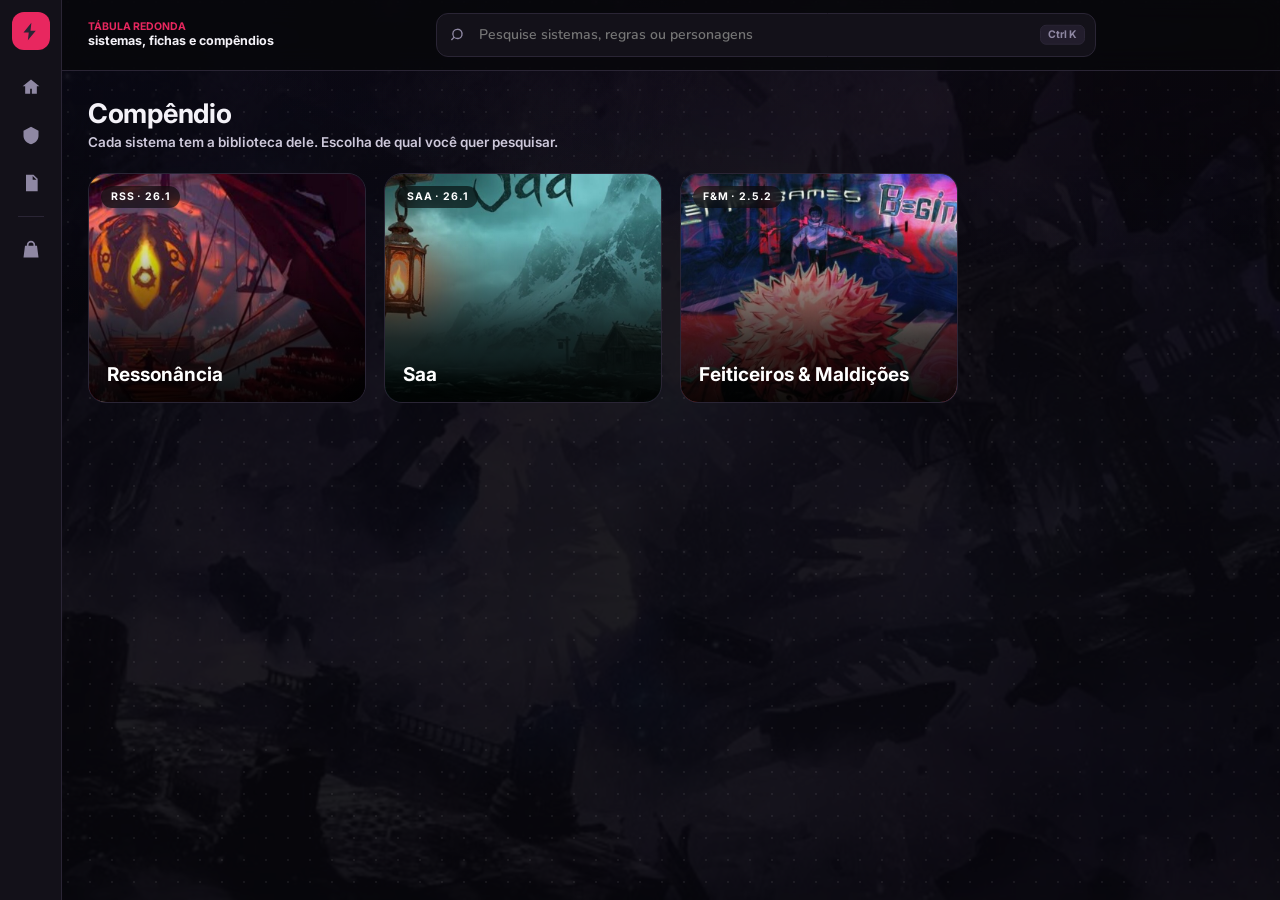
==== commit 88f47111: "Tabula como aplicativo: instalar, mandar e receber fichas" ====
--- a/compendio.html
+++ b/compendio.html
@@ -15,6 +15,12 @@
 <link rel="stylesheet" href="css/casca.css">
 <link rel="stylesheet" href="css/escuro.css">
 <script src="js/config.js"></script>
+<link rel="manifest" href="manifest.webmanifest">
+<meta name="theme-color" content="#1b1226">
+<link rel="apple-touch-icon" href="img/app/icone-180.png">
+<meta name="apple-mobile-web-app-capable" content="yes">
+<meta name="mobile-web-app-capable" content="yes">
+<script src="js/aplicativo.js" defer></script>
 <script src="js/tema.js"></script>
 </head>
 <body data-pagina="compendio" data-casca="painel">
--- a/css/layout.css
+++ b/css/layout.css
@@ -205,6 +205,7 @@
 .item:hover::after{opacity:1}
 .item b{display:block;font-family:"Fredoka",sans-serif;font-weight:600;font-size:15px;margin-bottom:2px}
 .item span{font-size:13.5px;color:var(--suave);line-height:1.4}
+.item b .apl-tipo{font-family:inherit;font-weight:400;font-size:12px;color:var(--suave);margin-left:6px}
 .item .detalhe{display:block;overflow:hidden;max-height:0;opacity:0;
   transition:max-height .34s cubic-bezier(.2,.9,.2,1),opacity .28s,margin .3s}
 .item[aria-expanded=true] .detalhe{max-height:140px;opacity:1;margin-top:8px}
@@ -285,3 +286,67 @@
   *{animation-duration:.01ms!important;animation-iteration-count:1!important;transition-duration:.01ms!important}
   .po,.luzmouse,.tv{display:none}
 }
+
+/* ═══ linha de mesa da ficha: descanso + bônus do Mestre ═══
+   O Descanso longo vivia no rodapé da aba Itens — no celular, duas
+   rolagens abaixo de onde a pessoa procura por ele. */
+.linha-mesa{display:flex;align-items:center;gap:10px;flex-wrap:wrap;margin-top:12px}
+.linha-mesa .ajuste{display:inline-flex;align-items:center;gap:6px;padding:5px 9px;border-radius:999px;
+  background:var(--painel2);border:1px solid var(--traco)}
+:root[data-tema="cartoon"] .linha-mesa .ajuste{border-width:2px}
+.linha-mesa .ajuste i{font-style:normal;font:700 10.5px/1 "Inter","Nunito",sans-serif;color:var(--fraco);
+  letter-spacing:.04em;text-transform:uppercase}
+.linha-mesa .ajuste b{min-width:28px;text-align:center;font:700 13px/1 "Inter",sans-serif;color:var(--branco);
+  font-variant-numeric:tabular-nums}
+.linha-mesa .ajuste button{width:24px;height:24px;border-radius:50%;cursor:pointer;line-height:1;
+  border:1px solid var(--traco);background:var(--painel);color:var(--suave);font:700 14px/1 "Inter",sans-serif}
+.linha-mesa .ajuste button:hover{background:var(--painel3);color:var(--branco)}
+@media(max-width:480px){.linha-mesa{gap:7px}.linha-mesa .ajuste i{display:none}}
+
+/* ═══ a aba Itens ═══ */
+.itens-topo{display:flex;align-items:center;gap:10px;flex-wrap:wrap;margin-bottom:12px}
+.itens-topo .peso{font:700 12.5px/1 "Inter","Nunito",sans-serif;color:var(--fraco)}
+.itens-topo .peso.demais{color:var(--vida)}
+.itens-topo .equipado-soma{font:700 11.5px/1 "Inter",sans-serif;color:var(--menta);
+  background:color-mix(in srgb,var(--menta) 14%,transparent);border-radius:999px;padding:5px 10px}
+.item-fic{display:flex;justify-content:space-between;align-items:flex-start;gap:12px;flex-wrap:wrap;
+  padding:12px 14px;border-radius:14px;background:var(--painel2);border:1px solid var(--traco);margin-bottom:8px}
+:root[data-tema="cartoon"] .item-fic{border-width:3px;border-radius:16px}
+.item-fic.on{border-color:var(--menta)}
+.item-fic .cabeca-i{min-width:0;flex:1 1 220px}
+.item-fic b{display:block;font:700 14.5px/1.25 "Inter","Fredoka",sans-serif;color:var(--branco)}
+.item-fic .linha{display:block;font:700 11.5px/1.3 "Inter",sans-serif;color:var(--menta);margin-top:3px}
+.item-fic em{display:block;font-style:normal;font-size:12.5px;line-height:1.45;color:var(--suave);margin-top:6px}
+.acoes-i{display:flex;gap:7px;flex-wrap:wrap;align-items:center}
+.botao.peq{padding:6px 11px;font-size:11.5px}
+.botao.calado{background:var(--painel);color:var(--suave)}
+.botao.perigo{background:color-mix(in srgb,var(--vida) 22%,var(--painel));color:var(--branco)}
+.nada-itens{font-size:13px;color:var(--fraco);padding:14px 0}
+
+.colar-item{margin-top:14px;padding:13px 15px;border-radius:14px;background:var(--painel2);
+  border:1px dashed var(--traco)}
+:root[data-tema="cartoon"] .colar-item{border-width:3px}
+.colar-item summary{cursor:pointer;font:700 13px/1 "Inter","Fredoka",sans-serif;color:var(--branco)}
+.colar-item textarea{width:100%;margin-top:10px;font:600 12.5px/1.5 ui-monospace,Menlo,Consolas,monospace;
+  color:var(--branco);background:var(--chao2);border:1px solid var(--traco);border-radius:10px;padding:10px 12px;resize:vertical}
+.explica-i{font-size:12px;line-height:1.5;color:var(--fraco);margin:9px 0 0}
+.explica-i code{font:600 11.5px/1 ui-monospace,Menlo,Consolas,monospace;background:var(--painel3);
+  border-radius:5px;padding:2px 5px;color:var(--suave)}
+.aviso-i{margin:8px 0 0;font:700 12px/1.4 "Inter",sans-serif;min-height:1em}
+.aviso-i.ruim{color:var(--vida)} .aviso-i.bom{color:var(--menta)}
+
+/* o grupo de aparência da ficha não pode ficar colado nos vizinhos */
+.ctrl{display:flex;align-items:center;gap:9px;flex-wrap:wrap}
+.ctrl .risca{width:1px;height:20px;background:var(--traco);flex:none}
+
+/* bênção, maldição e o que não sai */
+.selo-tipo{display:inline-block;margin-left:8px;vertical-align:middle;
+  font:700 9.5px/1 "Inter",sans-serif;letter-spacing:.07em;text-transform:uppercase;
+  border-radius:999px;padding:4px 8px;background:var(--painel3);color:var(--fraco)}
+.item-fic.t-bencao{border-color:color-mix(in srgb,var(--ouro) 55%,var(--traco))}
+.item-fic.t-bencao .selo-tipo{background:color-mix(in srgb,var(--ouro) 20%,transparent);color:var(--ouro)}
+.item-fic.t-bencao .linha{color:var(--ouro)}
+.item-fic.t-maldicao{border-color:color-mix(in srgb,var(--vida) 55%,var(--traco))}
+.item-fic.t-maldicao .selo-tipo{background:color-mix(in srgb,var(--vida) 20%,transparent);color:var(--vida)}
+.item-fic.t-maldicao .linha{color:var(--vida)}
+.selo-tipo.preso{background:var(--traco);color:var(--suave)}
--- a/css/criador.css
+++ b/css/criador.css
@@ -121,7 +121,12 @@
   background:var(--painel);border:3px solid var(--traco);border-radius:14px;padding:11px 14px;width:100%}
 .campo input:focus,.campo textarea:focus{outline:3px solid var(--menta);outline-offset:2px}
 .campo textarea{min-height:92px;resize:vertical}
-.linha-campos{display:grid;gap:13px;grid-template-columns:repeat(auto-fit,minmax(190px,1fr))}
+/* ⚠ align-items:start. Um item de grid, por padrão, ESTICA até a altura
+   da linha inteira — e a linha do "Quem é" tem o retrato de 150px nela.
+   Sem isto, as caixas de Nome e Nível viravam dois retângulos enormes com
+   o texto no pé. Mesma coisa na lista de Classes e de Origens: um cartão
+   fechado esticava até a altura do mais alto da fileira. */
+.linha-campos{display:grid;gap:13px;grid-template-columns:repeat(auto-fit,minmax(190px,1fr));align-items:start}
 .contador{display:flex;align-items:center;gap:8px}
 .contador .v{font-family:"Fredoka",sans-serif;font-weight:700;font-size:20px;color:var(--branco);
   min-width:26px;text-align:center}
@@ -228,19 +233,24 @@
    entre depois.
    ═══════════════════════════════════════════════════════════════════════ */
 
-.escolhas{display:grid;gap:12px;grid-template-columns:repeat(auto-fill,minmax(230px,1fr));margin-top:12px}
-.escolha{display:block;text-align:left;cursor:pointer;padding:14px 15px;border-radius:14px;
+/* ⚠ NOME PRÓPRIO, e não ".escolhas".
+   O criador do Ressonância já tinha uma .escolhas lá em cima, que é lista
+   de UMA coluna com cartão sanfonado. Esta aqui, do montador do Jujutsu, é
+   grade de vários cartões — e como vinha depois no arquivo, ganhava e
+   quebrava a lista de Classes e de Origens do Ressonância. */
+.escolhas-cartao{display:grid;gap:12px;grid-template-columns:repeat(auto-fill,minmax(230px,1fr));margin-top:12px;align-items:start}
+.escolha-cartao{display:block;text-align:left;cursor:pointer;padding:14px 15px;border-radius:14px;
   background:var(--painel2);border:1px solid var(--traco);color:var(--suave);font:inherit}
-:root[data-tema="cartoon"] .escolha{border-width:3px;box-shadow:0 4px 0 var(--traco)}
-.escolha:hover:not(:disabled){background:var(--painel3)}
-.escolha[aria-pressed="true"]{border-color:var(--lilas);background:var(--painel3);
+:root[data-tema="cartoon"] .escolha-cartao{border-width:3px;box-shadow:0 4px 0 var(--traco)}
+.escolha-cartao:hover:not(:disabled){background:var(--painel3)}
+.escolha-cartao[aria-pressed="true"]{border-color:var(--lilas);background:var(--painel3);
   box-shadow:inset 0 0 0 1px var(--lilas)}
-.escolha b{display:block;font:700 15px/1.2 "Inter","Fredoka",sans-serif;color:var(--branco);margin-bottom:4px}
-.escolha i{display:block;font-style:normal;font-size:12.5px;line-height:1.45}
-.escolha .ex{display:block;margin-top:7px;font-size:11.5px;color:var(--fraco)}
-.escolha.mini{display:inline-block;padding:9px 15px;border-radius:999px;margin:0 6px 6px 0;
+.escolha-cartao b{display:block;font:700 15px/1.2 "Inter","Fredoka",sans-serif;color:var(--branco);margin-bottom:4px}
+.escolha-cartao i{display:block;font-style:normal;font-size:12.5px;line-height:1.45}
+.escolha-cartao .ex{display:block;margin-top:7px;font-size:11.5px;color:var(--fraco)}
+.escolha-cartao.mini{display:inline-block;padding:9px 15px;border-radius:999px;margin:0 6px 6px 0;
   font:700 13px/1 "Inter",sans-serif}
-.escolha:disabled{cursor:not-allowed}
+.escolha-cartao:disabled{cursor:not-allowed}
 
 .lista-tracos{margin:12px 0 0;display:grid;gap:9px}
 .lista-tracos dt{font:700 13px/1.3 "Inter","Nunito",sans-serif;color:var(--branco)}
@@ -324,3 +334,22 @@
   outline:3px solid var(--menta);outline-offset:2px}
 .cartao textarea::placeholder,.cartao input::placeholder,
 .feitico input::placeholder,.feitico textarea::placeholder{color:var(--fraco);opacity:.8}
+
+/* ═══ a lista de perícias no celular ═══
+   Três colunas numa tela de 390px espremiam o nome a ponto de "Correr,
+   saltar, escalar" descer uma palavra por linha. No estreito, nome e
+   bônus dividem a primeira linha e as bolinhas ficam com a segunda
+   inteira — que é o que elas precisam pra dar pra acertar com o dedo. */
+.per .bon{display:flex;flex-direction:column;align-items:flex-end;line-height:1}
+.per .bon b{font:700 18px/1 "Fredoka",sans-serif;color:var(--menta)}
+.per .bon i{font-style:normal;font:700 9px/1 "Inter",sans-serif;color:var(--fraco);
+  letter-spacing:.06em;text-transform:uppercase;margin-top:3px}
+@media(max-width:560px){
+  .per{grid-template-columns:minmax(0,1fr) auto;
+       grid-template-areas:"nome bon" "graus graus";row-gap:10px;column-gap:10px;padding:12px}
+  .per .nome{grid-area:nome;min-width:0}
+  .per .bon{grid-area:bon}
+  .per .graus{grid-area:graus;justify-content:space-between;gap:6px}
+  .pip{width:40px;height:40px;font-size:12.5px}
+  .per .nome i{display:block;margin-top:3px;line-height:1.35}
+}
